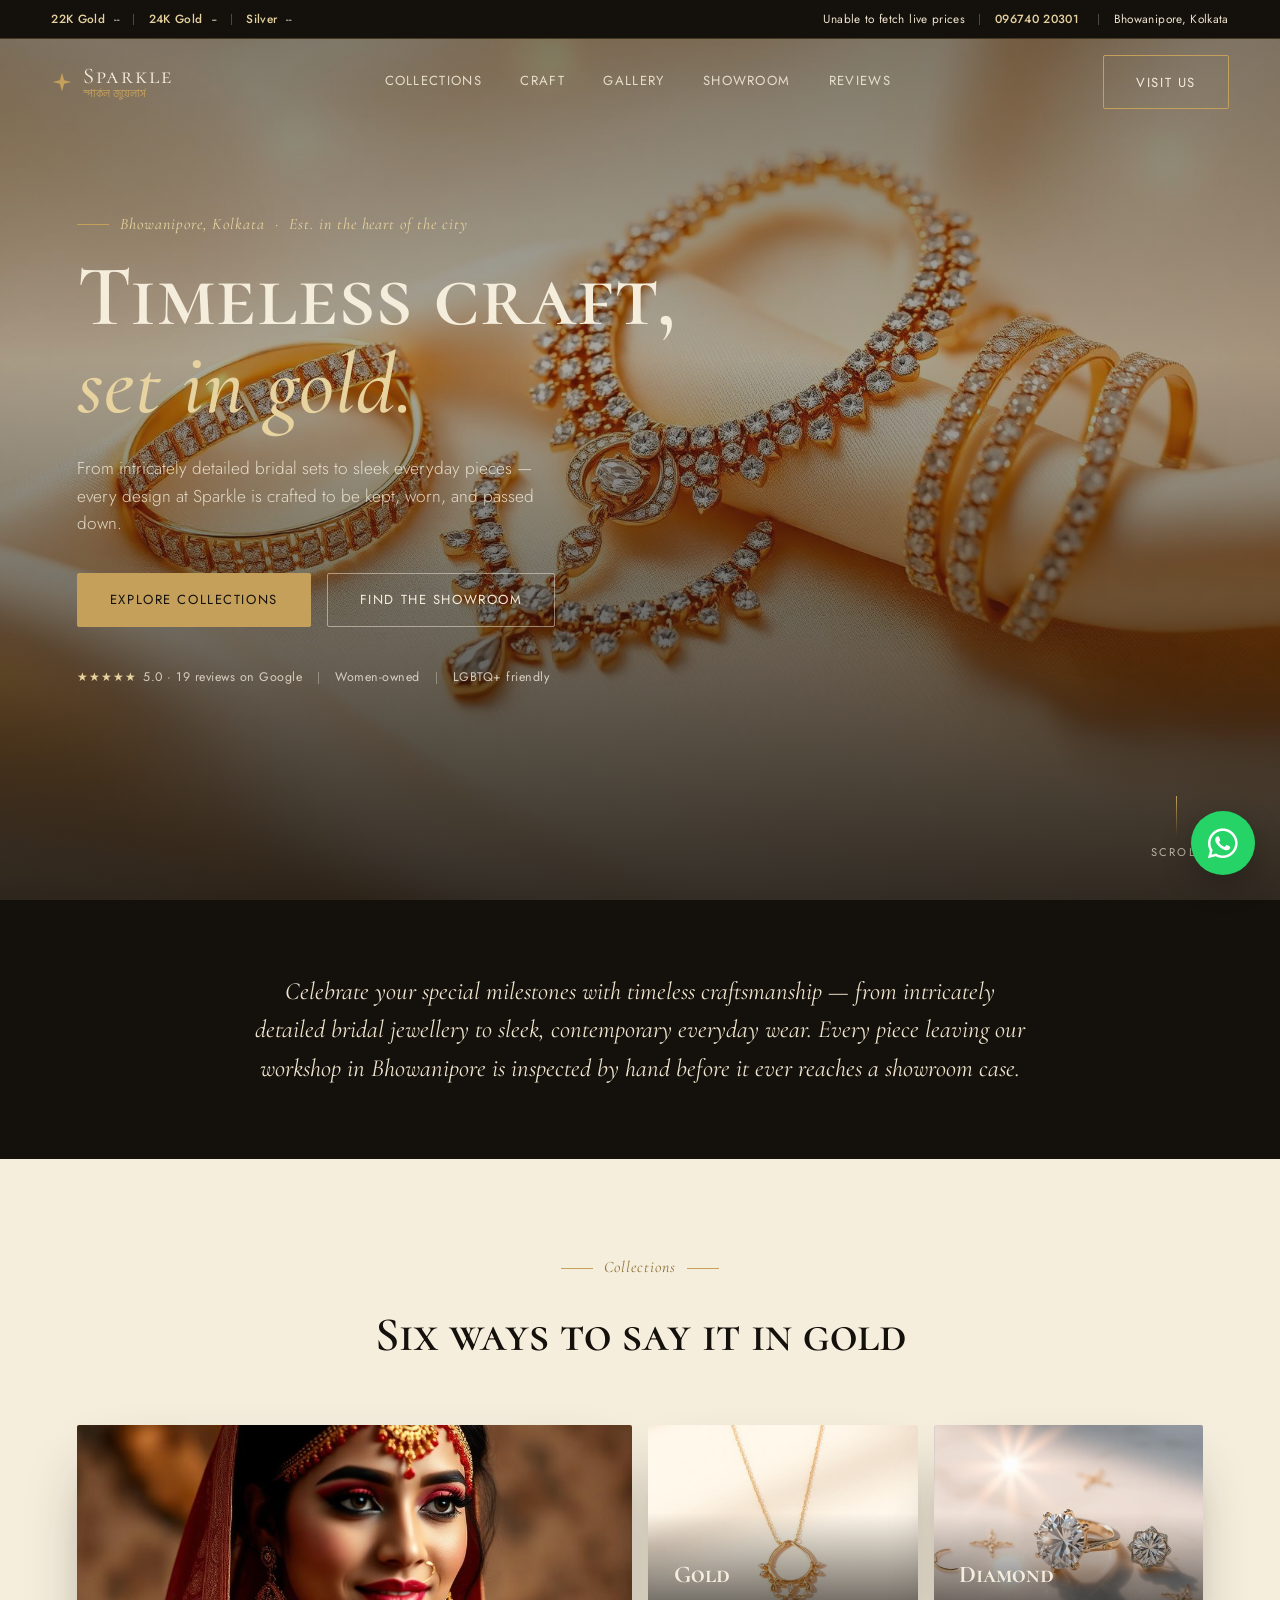
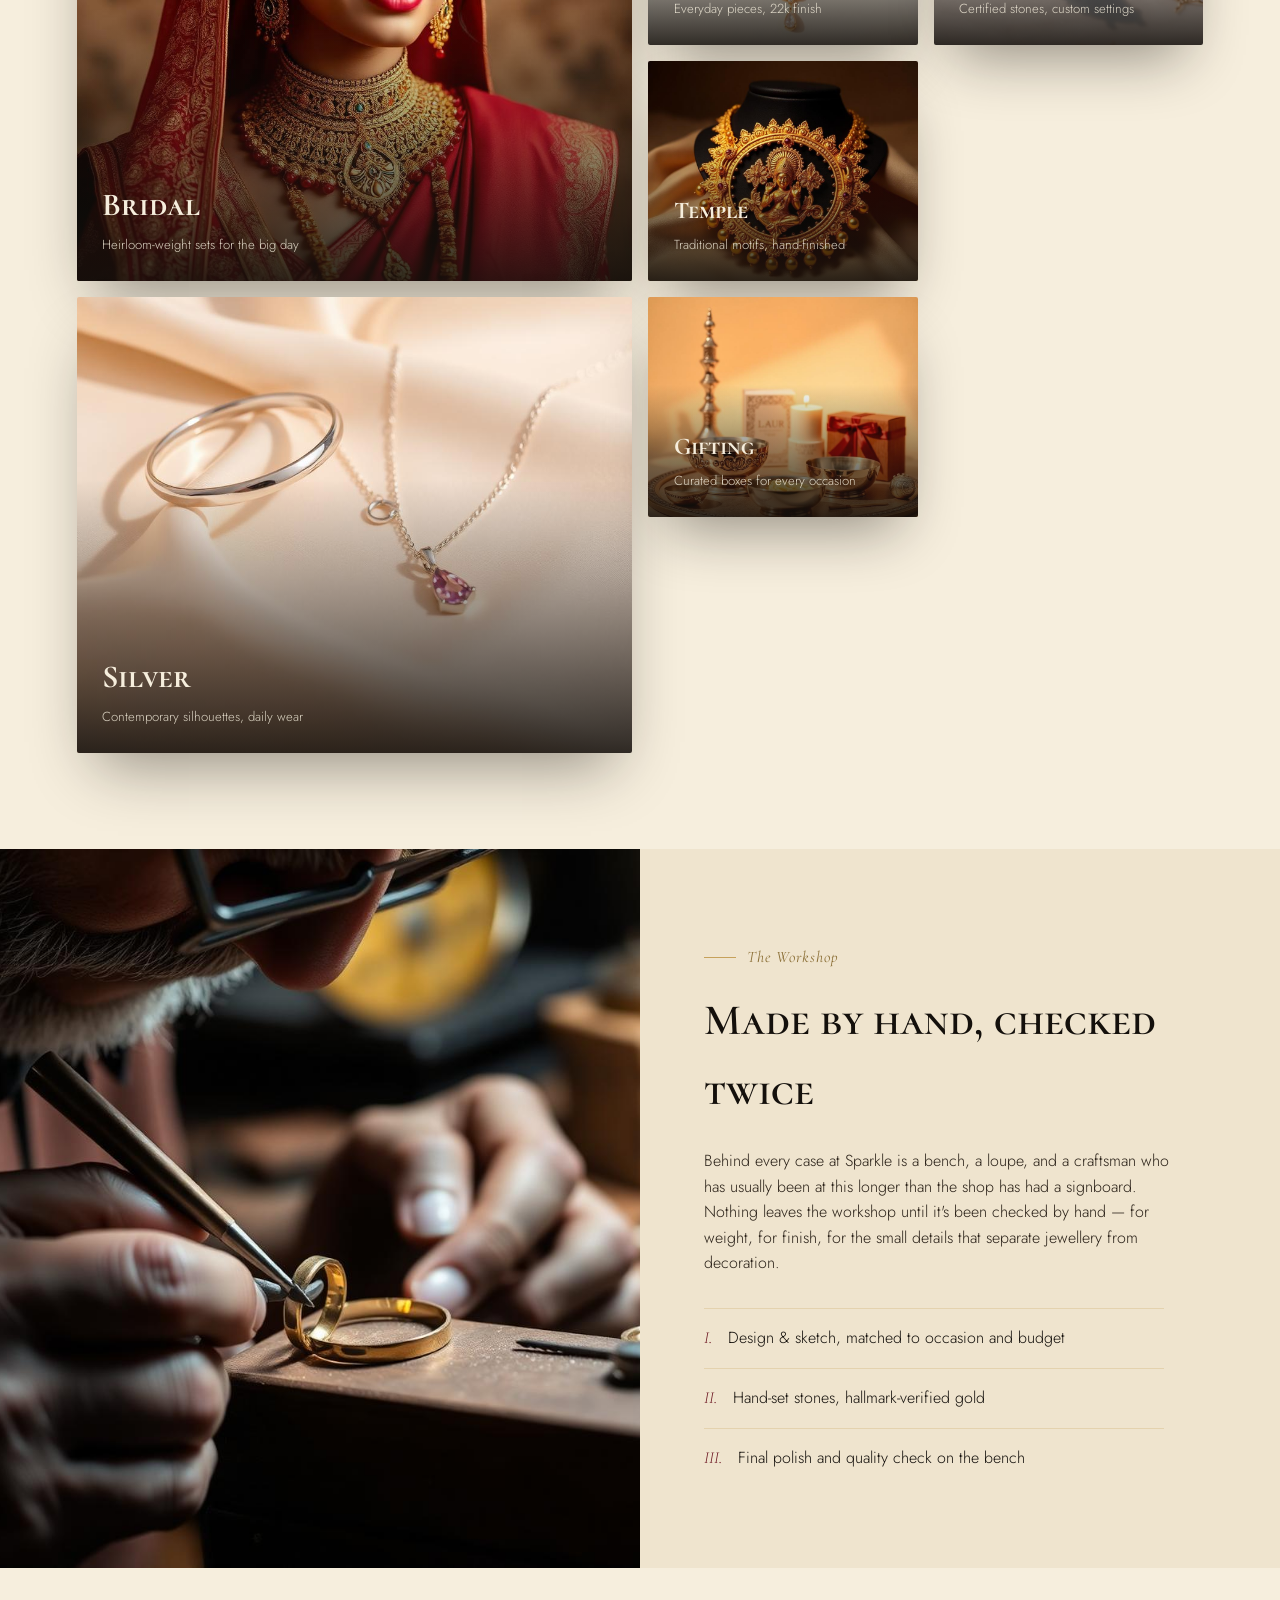
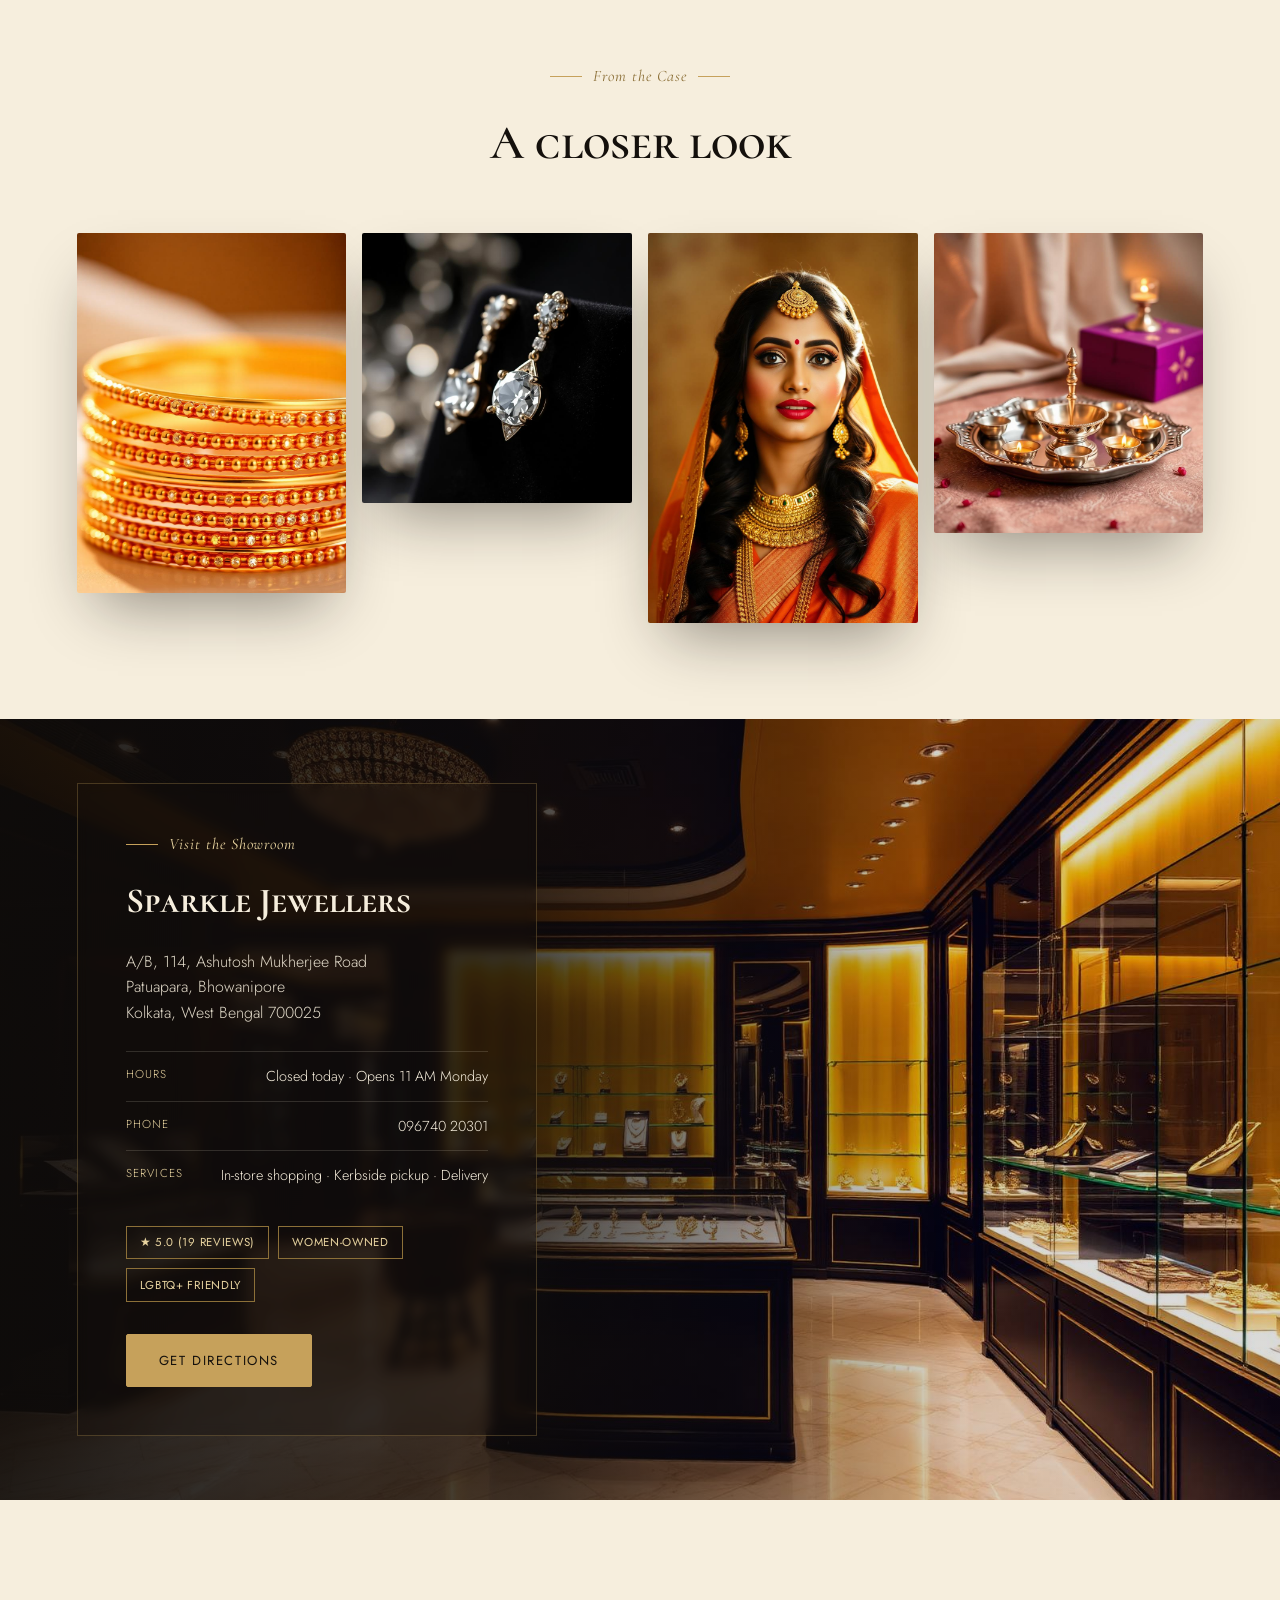
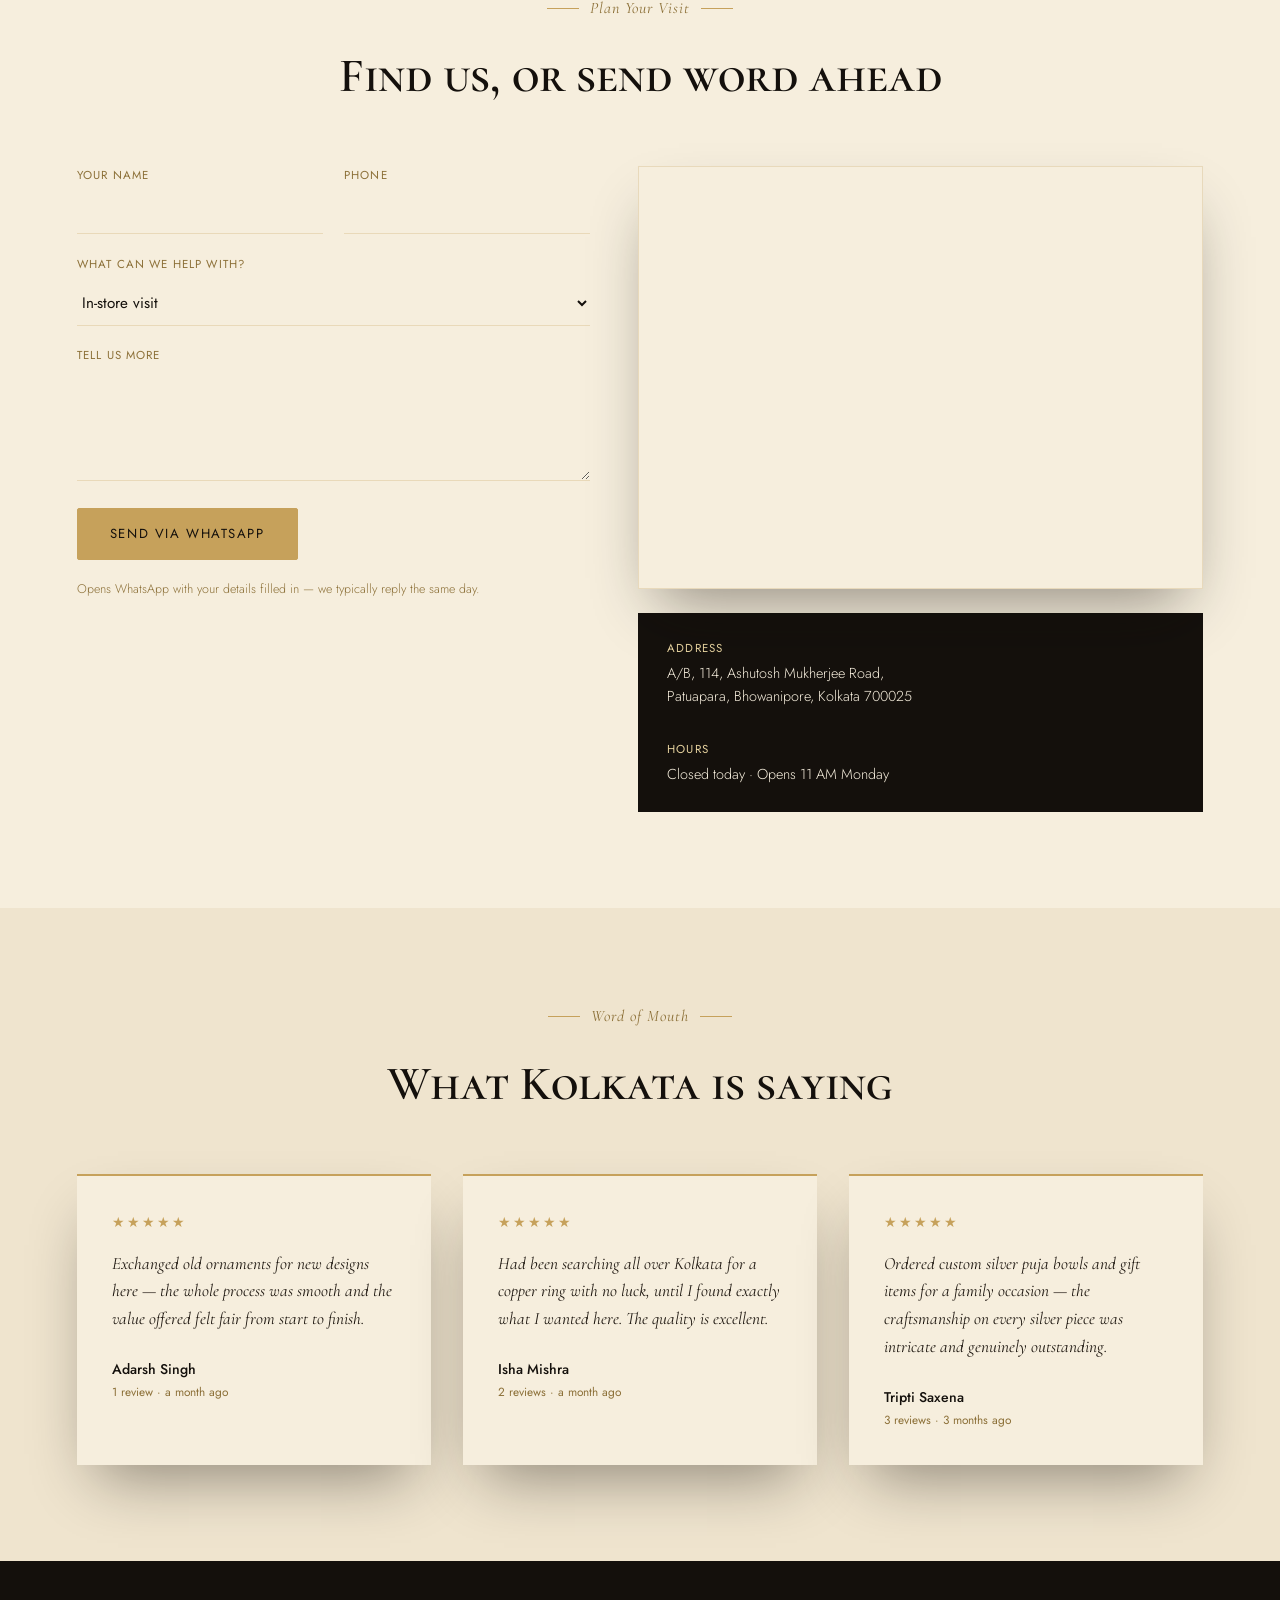
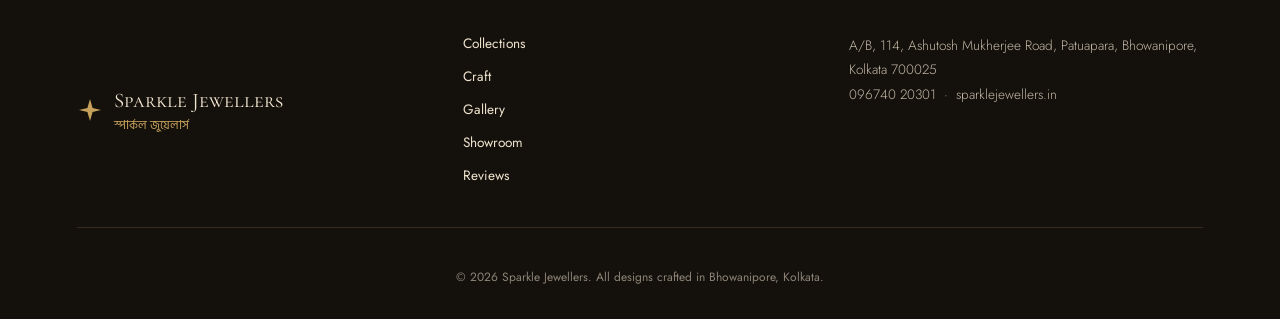
==== index.html @ 41be9b45 "Initial website commit" ====
<!DOCTYPE html>

<html lang="en">
<head>
<meta charset="utf-8"/>
<meta content="width=device-width, initial-scale=1.0" name="viewport"/>
<title>Sparkle Jewellers — Bhowanipore, Kolkata</title>
<link href="https://fonts.googleapis.com" rel="preconnect"/>
<link crossorigin="" href="https://fonts.gstatic.com" rel="preconnect"/>
<link href="https://fonts.googleapis.com/css2?family=Cormorant+SC:wght@500;600;700&amp;family=Cormorant:ital,wght@0,400;0,500;0,600;1,400;1,500&amp;family=Jost:wght@300;400;500;600&amp;family=Hind+Siliguri:wght@400;500;600&amp;display=swap" rel="stylesheet"/>
<link href="https://cdnjs.cloudflare.com/ajax/libs/font-awesome/6.6.0/css/all.min.css" rel="stylesheet"/><link href="style.css" rel="stylesheet"/>
</head>
<!-- Floating WhatsApp -->

<body>
<div class="grain-overlay"></div>
<!-- ============ RATE STRIP ============ -->
<div class="rate-bar" id="rateBar">
<div class="rate-bar-inner">
<div class="rate-items">
<span><em>22K Gold</em> <span id="gold22Price">Loading...</span></span><span class="rate-sep"></span><span><em>24K Gold</em> <span id="gold24Price">Loading...</span></span><span class="rate-sep"></span><span><em>Silver</em> <span id="silverPrice">Loading...</span></span>
</div>
<div class="rate-contact">
<span id="lastUpdated">Updating...</span><span class="rate-sep"></span>
<a href="tel:+919674020301">096740 20301</a>
<span class="rate-sep"></span>
<span>Bhowanipore, Kolkata</span>
</div>
</div>
</div>
<!-- ============ HEADER ============ -->
<header class="site-header" id="siteHeader">
<div class="header-inner">
<a class="logo" href="#top">
<span aria-hidden="true" class="logo-mark">
<svg fill="none" viewbox="0 0 40 40" xmlns="http://www.w3.org/2000/svg">
<path d="M20 3 L24 17 L37 20 L24 23 L20 37 L16 23 L3 20 L16 17 Z" fill="currentColor"></path>
</svg>
</span>
<span class="logo-text">
<span class="logo-en">Sparkle</span>
<span class="logo-bn">স্পার্কল জুয়েলার্স</span>
</span>
</a>
<nav class="main-nav" id="mainNav">
<a href="#collections">Collections</a>
<a href="#craft">Craft</a>
<a href="#gallery">Gallery</a>
<a href="#showroom">Showroom</a>
<a href="#reviews">Reviews</a>
</nav>
<a class="btn btn-ghost header-cta" href="#showroom">Visit Us</a>
<button aria-expanded="false" aria-label="Toggle menu" class="nav-toggle" id="navToggle">
<span></span><span></span><span></span>
</button>
</div>
</header>
<!-- ============ HERO ============ -->
<section class="hero" id="top">
<div class="hero-media">
<video autoplay="" id="heroVideo" loop="" muted="" playsinline="" poster="assets/hero.jpg">
<source src="assets/hero-video.mp4" type="video/mp4"/>
</video>
<div class="hero-scrim"></div>
</div>
<div class="hero-content">
<p class="eyebrow">
<span class="eyebrow-rule"></span>Bhowanipore, Kolkata  ·  Est. in the
          heart of the city
        </p>
<h1 class="hero-title">
          Timeless craft,<br/>
<em>set in gold.</em>
</h1>
<p class="hero-sub">
          From intricately detailed bridal sets to sleek everyday pieces — every
          design at Sparkle is crafted to be kept, worn, and passed down.
        </p>
<div class="hero-actions">
<a class="btn btn-solid" href="#collections">Explore Collections</a>
<a class="btn btn-outline" href="#showroom">Find the Showroom</a>
</div>
<div class="hero-trust">
<div class="trust-item">
<span aria-hidden="true" class="stars">★★★★★</span>
<span>5.0 · 19 reviews on Google</span>
</div>
<div class="trust-sep"></div>
<div class="trust-item">Women-owned</div>
<div class="trust-sep"></div>
<div class="trust-item">LGBTQ+ friendly</div>
</div>
</div>
<div aria-hidden="true" class="hero-scroll-cue">
<span></span>
<p>Scroll</p>
</div>
</section>
<!-- ============ INTRO STRIP ============ -->
<section class="intro-strip">
<p>
        Celebrate your special milestones with timeless craftsmanship — from
        intricately detailed bridal jewellery to sleek, contemporary everyday
        wear. Every piece leaving our workshop in Bhowanipore is inspected by
        hand before it ever reaches a showroom case.
      </p>
</section>
<!-- ============ COLLECTIONS ============ -->
<section class="collections" id="collections">
<div class="section-head">
<p class="eyebrow center">
<span class="eyebrow-rule"></span>Collections<span class="eyebrow-rule"></span>
</p>
<h2>Six ways to say it in gold</h2>
</div>
<div class="collection-grid">
<a class="coll-card coll-large" href="#showroom" style='background-image: url("assets/cat-bridal.jpg")'>
<div class="coll-info">
<h3>Bridal</h3>
<p>Heirloom-weight sets for the big day</p>
</div>
</a>
<a class="coll-card" href="#showroom" style='background-image: url("assets/cat-gold.jpg")'>
<div class="coll-info">
<h3>Gold</h3>
<p>Everyday pieces, 22k finish</p>
</div>
</a>
<a class="coll-card" href="#showroom" style='background-image: url("assets/cat-diamond.jpg")'>
<div class="coll-info">
<h3>Diamond</h3>
<p>Certified stones, custom settings</p>
</div>
</a>
<a class="coll-card" href="#showroom" style='background-image: url("assets/cat-temple.jpg")'>
<div class="coll-info">
<h3>Temple</h3>
<p>Traditional motifs, hand-finished</p>
</div>
</a>
<a class="coll-card coll-large" href="#showroom" style='background-image: url("assets/cat-silver.jpg")'>
<div class="coll-info">
<h3>Silver</h3>
<p>Contemporary silhouettes, daily wear</p>
</div>
</a>
<a class="coll-card" href="#showroom" style='background-image: url("assets/cat-gifts.jpg")'>
<div class="coll-info">
<h3>Gifting</h3>
<p>Curated boxes for every occasion</p>
</div>
</a>
</div>
</section>
<!-- ============ CRAFT ============ -->
<section class="craft" id="craft">
<div class="craft-media">
<img alt="Goldsmith polishing a ring by hand at the Sparkle workshop" src="assets/craft.jpg"/>
</div>
<div class="craft-text">
<p class="eyebrow"><span class="eyebrow-rule"></span>The Workshop</p>
<h2>Made by hand, checked twice</h2>
<p class="craft-lede">
          Behind every case at Sparkle is a bench, a loupe, and a craftsman who
          has usually been at this longer than the shop has had a signboard.
          Nothing leaves the workshop until it's been checked by hand — for
          weight, for finish, for the small details that separate jewellery from
          decoration.
        </p>
<ul class="craft-list">
<li>
<span class="craft-num">I.</span> Design &amp; sketch, matched to
            occasion and budget
          </li>
<li>
<span class="craft-num">II.</span> Hand-set stones,
            hallmark-verified gold
          </li>
<li>
<span class="craft-num">III.</span> Final polish and quality check
            on the bench
          </li>
</ul>
</div>
</section>
<!-- ============ GALLERY ============ -->
<section class="gallery" id="gallery">
<div class="section-head">
<p class="eyebrow center">
<span class="eyebrow-rule"></span>From the Case<span class="eyebrow-rule"></span>
</p>
<h2>A closer look</h2>
</div>
<div class="gallery-grid">
<div class="g-item g-tall">
<img alt="Stack of gold bangles with stone detailing" src="assets/gallery-1.jpg"/>
</div>
<div class="g-item">
<img alt="Diamond drop earrings on black velvet" src="assets/gallery-2.jpg"/>
</div>
<div class="g-item g-tall">
<img alt="Bride wearing gold temple jewellery" src="assets/gallery-3.jpg"/>
</div>
<div class="g-item">
<img alt="Silver puja thali with lit diyas" src="assets/gallery-4.jpg"/>
</div>
</div>
</section>
<!-- ============ SHOWROOM ============ -->
<section class="showroom" id="showroom">
<div class="showroom-media">
<img alt="Sparkle Jewellers showroom interior with glass display cases" src="assets/showroom.jpg"/>
</div>
<div class="showroom-card">
<p class="eyebrow">
<span class="eyebrow-rule"></span>Visit the Showroom
        </p>
<h2>Sparkle Jewellers</h2>
<p class="showroom-addr">
          A/B, 114, Ashutosh Mukherjee Road<br/>Patuapara, Bhowanipore<br/>Kolkata,
          West Bengal 700025
        </p>
<div class="showroom-row">
<span class="sr-label">Hours</span>
<span>Closed today · Opens 11 AM Monday</span>
</div>
<div class="showroom-row">
<span class="sr-label">Phone</span>
<span>096740 20301</span>
</div>
<div class="showroom-row">
<span class="sr-label">Services</span>
<span>In-store shopping · Kerbside pickup · Delivery</span>
</div>
<div class="showroom-badges">
<span>★ 5.0 (19 reviews)</span>
<span>Women-owned</span>
<span>LGBTQ+ friendly</span>
</div>
<a class="btn btn-solid" href="https://www.google.com/maps/dir/?api=1&amp;destination=Sparkle+Jewellers+A%2FB+114+Ashutosh+Mukherjee+Road+Patuapara+Bhowanipore+Kolkata+700025" rel="noopener" target="_blank">Get Directions</a>
</div>
</section>
<!-- ============ VISIT & BOOK (map + enquiry form) ============ -->
<section class="visit" id="visit">
<div class="section-head">
<p class="eyebrow center">
<span class="eyebrow-rule"></span>Plan Your Visit<span class="eyebrow-rule"></span>
</p>
<h2>Find us, or send word ahead</h2>
</div>
<div class="visit-grid">
<form class="visit-form" id="enquiryForm">
<div class="form-row">
<div class="field">
<label for="fName">Your name</label>
<input id="fName" name="name" required="" type="text"/>
</div>
<div class="field">
<label for="fPhone">Phone</label>
<input id="fPhone" name="phone" required="" type="tel"/>
</div>
</div>
<div class="field">
<label for="fInterest">What can we help with?</label>
<select id="fInterest" name="interest">
<option>In-store visit</option>
<option>Bridal collection</option>
<option>Gold exchange</option>
<option>Custom design</option>
<option>Something else</option>
</select>
</div>
<div class="field">
<label for="fMessage">Tell us more</label>
<textarea id="fMessage" name="message" rows="4"></textarea>
</div>
<button class="btn btn-solid" type="submit">Send via WhatsApp</button>
<p class="form-note">
            Opens WhatsApp with your details filled in — we typically reply the
            same day.
          </p>
</form>
<div class="visit-map-col">
<div class="visit-map">
<iframe allowfullscreen="" height="100%" loading="lazy" referrerpolicy="no-referrer-when-downgrade" src="https://www.google.com/maps?q=Sparkle+Jewellers+A/B+114+Ashutosh+Mukherjee+Road+Patuapara+Bhowanipore+Kolkata+700025&amp;output=embed" style="border: 0" title="Sparkle Jewellers location map" width="100%">
</iframe>
</div>
<div class="visit-info">
<div>
<span class="sr-label">Address</span>
<p>
                A/B, 114, Ashutosh Mukherjee Road, Patuapara, Bhowanipore,
                Kolkata 700025
              </p>
</div>
<div>
<span class="sr-label">Hours</span>
<p>Closed today · Opens 11 AM Monday</p>
</div>
</div>
</div>
</div>
</section>
<!-- ============ REVIEWS ============ -->
<section class="reviews" id="reviews">
<div class="section-head">
<p class="eyebrow center">
<span class="eyebrow-rule"></span>Word of Mouth<span class="eyebrow-rule"></span>
</p>
<h2>What Kolkata is saying</h2>
</div>
<div class="review-grid">
<article class="review-card">
<div class="review-stars">★★★★★</div>
<p>
            Exchanged old ornaments for new designs here — the whole process was
            smooth and the value offered felt fair from start to finish.
          </p>
<div class="review-by">
<span class="review-name">Adarsh Singh</span>
<span class="review-meta">1 review · a month ago</span>
</div>
</article>
<article class="review-card">
<div class="review-stars">★★★★★</div>
<p>
            Had been searching all over Kolkata for a copper ring with no luck,
            until I found exactly what I wanted here. The quality is excellent.
          </p>
<div class="review-by">
<span class="review-name">Isha Mishra</span>
<span class="review-meta">2 reviews · a month ago</span>
</div>
</article>
<article class="review-card">
<div class="review-stars">★★★★★</div>
<p>
            Ordered custom silver puja bowls and gift items for a family
            occasion — the craftsmanship on every silver piece was intricate and
            genuinely outstanding.
          </p>
<div class="review-by">
<span class="review-name">Tripti Saxena</span>
<span class="review-meta">3 reviews · 3 months ago</span>
</div>
</article>
</div>
</section>
<!-- ============ FOOTER ============ -->
<footer class="site-footer">
<div class="footer-top">
<div class="footer-brand">
<span aria-hidden="true" class="logo-mark">
<svg fill="none" viewbox="0 0 40 40" xmlns="http://www.w3.org/2000/svg">
<path d="M20 3 L24 17 L37 20 L24 23 L20 37 L16 23 L3 20 L16 17 Z" fill="currentColor"></path>
</svg>
</span>
<div>
<p class="footer-en">Sparkle Jewellers</p>
<p class="footer-bn">স্পার্কল জুয়েলার্স</p>
</div>
</div>
<nav class="footer-nav">
<a href="#collections">Collections</a>
<a href="#craft">Craft</a>
<a href="#gallery">Gallery</a>
<a href="#showroom">Showroom</a>
<a href="#reviews">Reviews</a>
</nav>
<div class="footer-contact">
<p>
            A/B, 114, Ashutosh Mukherjee Road, Patuapara, Bhowanipore, Kolkata
            700025
          </p>
<p>096740 20301  ·  sparklejewellers.in</p>
</div>
</div>
<div class="footer-bottom">
<p>
          © 2026 Sparkle Jewellers. All designs crafted in Bhowanipore, Kolkata.
        </p>
</div>
</footer>
<script src="script.js"></script><a aria-label="Chat on WhatsApp" class="whatsapp-float" href="https://wa.me/919674020301?text=Hello%20Sparkle%20Jewellers%2C%20I%20would%20like%20to%20know%20more%20about%20your%20collections." target="_blank">
<i class="fab fa-whatsapp"></i>
</a>

</body>
</html>
---- style.css ----
/* =========================================================
   SPARKLE JEWELLERS — Design tokens
   Ink black + antique brass + oxblood, on warm ivory.
   Display: Cormorant SC / Cormorant · Body: Jost · Bengali: Hind Siliguri
========================================================= */

:root{
  --ink:        #14100C;
  --ink-soft:   #1F1811;
  --charcoal:   #2A2118;
  --gold:       #C6A15B;
  --gold-light: #E8D4A0;
  --gold-dim:   #8C7038;
  --oxblood:    #6B1420;
  --oxblood-soft: #8A2231;
  --ivory:      #F6EEDD;
  --champagne:  #EFE4CE;
  --line:       rgba(198,161,91,0.28);
  --shadow:     0 30px 60px -20px rgba(20,16,12,0.45);

  --font-display: 'Cormorant SC', serif;
  --font-serif:   'Cormorant', serif;
  --font-sans:    'Jost', sans-serif;
  --font-bn:      'Hind Siliguri', sans-serif;
}

*{ box-sizing:border-box; margin:0; padding:0; }
html{ scroll-behavior:smooth; }
body{
  background:var(--ivory);
  color:var(--ink);
  font-family:var(--font-sans);
  font-weight:400;
  line-height:1.6;
  overflow-x:hidden;
}
img{ display:block; max-width:100%; }
a{ color:inherit; text-decoration:none; }
ul{ list-style:none; }

@media (prefers-reduced-motion: reduce){
  *{ animation-duration:0.01ms !important; animation-iteration-count:1 !important; transition-duration:0.01ms !important; scroll-behavior:auto !important; }
}

:focus-visible{ outline:2px solid var(--oxblood); outline-offset:3px; }

/* subtle paper grain over everything */
.grain-overlay{
  position:fixed; inset:0; pointer-events:none; z-index:999;
  opacity:0.035; mix-blend-mode:multiply;
  background-image:url("data:image/svg+xml,%3Csvg xmlns='http://www.w3.org/2000/svg' width='120' height='120'%3E%3Cfilter id='n'%3E%3CfeTurbulence type='fractalNoise' baseFrequency='0.9' numOctaves='2' stitchTiles='stitch'/%3E%3C/filter%3E%3Crect width='100%25' height='100%25' filter='url(%23n)'/%3E%3C/svg%3E");
}

.eyebrow{
  display:flex; align-items:center; gap:.7rem;
  font-family:var(--font-serif); font-style:italic; font-size:1rem;
  letter-spacing:.06em; color:var(--gold-dim); margin-bottom:1rem;
}
.eyebrow.center{ justify-content:center; }
.eyebrow-rule{ width:32px; height:1px; background:var(--gold); display:inline-block; }

/* =========== BUTTONS =========== */
.btn{
  display:inline-flex; align-items:center; justify-content:center;
  font-family:var(--font-sans); font-size:.82rem; letter-spacing:.12em; text-transform:uppercase;
  padding:.95rem 2rem; border-radius:2px; border:1px solid transparent;
  transition:all .35s ease; cursor:pointer;
}
.btn-solid{ background:var(--gold); color:var(--ink); border-color:var(--gold); }
.btn-solid:hover{ background:var(--gold-light); border-color:var(--gold-light); transform:translateY(-2px); }
.btn-outline{ border-color:rgba(246,238,221,.5); color:var(--ivory); }
.btn-outline:hover{ border-color:var(--ivory); background:rgba(246,238,221,.08); transform:translateY(-2px); }
.btn-ghost{ border-color:var(--gold-dim); color:var(--ink); }
.btn-ghost:hover{ background:var(--ink); color:var(--ivory); border-color:var(--ink); }

/* =========================================================
   RATE BAR
========================================================= */
.rate-bar{
  position:fixed; top:0; left:0; right:0; z-index:601;
  background:var(--ink); border-bottom:1px solid var(--line);
  transition:transform .4s ease;
}
.rate-bar.hide{ transform:translateY(-100%); }
.rate-bar-inner{
  max-width:1400px; margin:0 auto; padding:0 4vw;
  height:38px; display:flex; align-items:center; justify-content:space-between;
  font-size:.74rem; letter-spacing:.03em; color:var(--champagne);
}
.rate-items, .rate-contact{ display:flex; align-items:center; gap:.9rem; }
.rate-items em, .rate-contact a{ color:var(--gold-light); font-style:normal; font-weight:500; margin-right:.3rem; }
.rate-contact a:hover{ color:var(--ivory); }
.rate-sep{ width:1px; height:11px; background:rgba(246,238,221,.25); }

/* =========================================================
   HEADER
========================================================= */
.site-header{
  position:fixed; top:38px; left:0; right:0; z-index:500;
  padding:0 4vw; background:transparent;
  transition:background .4s ease, box-shadow .4s ease, padding .3s ease, top .4s ease;
}
.site-header.docked{ top:0; }
.site-header.scrolled{
  background:rgba(20,16,12,0.92);
  backdrop-filter:blur(10px);
  box-shadow:0 8px 30px rgba(0,0,0,.25);
}
.header-inner{
  max-width:1400px; margin:0 auto;
  display:flex; align-items:center; justify-content:space-between;
  height:88px; transition:height .3s ease;
}
.scrolled .header-inner{ height:72px; }

.logo{ display:flex; align-items:center; gap:.6rem; color:var(--ivory); }
.logo-mark{ width:22px; height:22px; color:var(--gold); display:inline-flex; }
.logo-mark svg{ width:100%; height:100%; }
.logo-text{ display:flex; flex-direction:column; line-height:1.1; }
.logo-en{ font-family:var(--font-display); font-size:1.4rem; letter-spacing:.08em; }
.logo-bn{ font-family:var(--font-bn); font-size:.62rem; color:var(--gold); letter-spacing:.02em; }

.main-nav{ display:flex; gap:2.4rem; }
.main-nav a{
  color:var(--ivory); font-size:.82rem; letter-spacing:.1em; text-transform:uppercase;
  position:relative; padding-bottom:4px; opacity:.88;
}
.main-nav a::after{
  content:''; position:absolute; left:0; bottom:0; height:1px; width:0;
  background:var(--gold); transition:width .3s ease;
}
.main-nav a:hover{ opacity:1; }
.main-nav a:hover::after{ width:100%; }

.header-cta{ border-color:var(--gold); color:var(--ivory); }
.header-cta:hover{ background:var(--gold); color:var(--ink); }

.nav-toggle{ display:none; flex-direction:column; gap:5px; background:none; border:none; cursor:pointer; padding:8px; }
.nav-toggle span{ width:24px; height:1.5px; background:var(--ivory); display:block; }

/* =========================================================
   HERO
========================================================= */
.hero{
  position:relative; height:100vh; min-height:640px;
  display:flex; flex-direction:column; align-items:flex-start; justify-content:center;
  padding:0 6vw; overflow:hidden;
}
.hero-media{ position:absolute; inset:0; z-index:0; }
.hero-media video{ width:100%; height:100%; object-fit:cover; }
.hero-scrim{
  position:absolute; inset:0;
  background:linear-gradient(180deg, rgba(15,12,9,.55) 0%, rgba(15,12,9,.35) 40%, rgba(15,12,9,.85) 100%);
}

.hero-content{ position:relative; z-index:1; max-width:680px; color:var(--ivory); }
.hero .eyebrow{ color:var(--gold-light); }
.hero-title{
  font-family:var(--font-display); font-weight:600;
  font-size:clamp(3rem, 7vw, 5.4rem); line-height:1.02; letter-spacing:.01em;
  margin-bottom:1.6rem;
}
.hero-title em{ font-style:italic; font-family:var(--font-serif); font-weight:500; color:var(--gold-light); }
.hero-sub{
  font-size:1.08rem; font-weight:300; max-width:480px; color:rgba(246,238,221,.85);
  margin-bottom:2.2rem;
}
.hero-actions{ display:flex; gap:1rem; flex-wrap:wrap; margin-bottom:2.6rem; }

.hero-trust{ display:flex; align-items:center; gap:1rem; font-size:.78rem; letter-spacing:.04em; color:rgba(246,238,221,.8); flex-wrap:wrap; }
.trust-item{ display:flex; align-items:center; gap:.4rem; }
.stars{ color:var(--gold-light); letter-spacing:1px; }
.trust-sep{ width:1px; height:12px; background:rgba(246,238,221,.35); }

.hero-scroll-cue{
  position:absolute; right:6vw; bottom:2.4rem; z-index:1;
  display:flex; flex-direction:column; align-items:center; gap:.5rem;
  color:rgba(246,238,221,.7); font-size:.7rem; letter-spacing:.2em; text-transform:uppercase;
}
.hero-scroll-cue span{
  width:1px; height:40px; background:linear-gradient(180deg, var(--gold), transparent);
  animation:scrollcue 2s ease-in-out infinite;
}
@keyframes scrollcue{ 0%,100%{ opacity:.3; } 50%{ opacity:1; } }

/* =========================================================
   INTRO STRIP
========================================================= */
.intro-strip{
  background:var(--ink); color:var(--champagne);
  padding:4.5rem 6vw; text-align:center;
}
.intro-strip p{
  max-width:780px; margin:0 auto;
  font-family:var(--font-serif); font-style:italic; font-weight:400;
  font-size:clamp(1.2rem, 2vw, 1.55rem); line-height:1.55; color:var(--champagne);
}

/* =========================================================
   COLLECTIONS
========================================================= */
.collections{ padding:6rem 6vw; background:var(--ivory); }
.section-head{ text-align:center; margin-bottom:3.2rem; }
.section-head h2{
  font-family:var(--font-display); font-weight:600;
  font-size:clamp(2.1rem, 4vw, 3rem); color:var(--ink);
}

.collection-grid{
  max-width:1400px; margin:0 auto;
  display:grid;
  grid-template-columns:repeat(4, 1fr);
  grid-auto-rows:220px;
  gap:1rem;
}
.coll-card{
  position:relative; border-radius:2px; overflow:hidden;
  background-size:cover; background-position:center;
  display:flex; align-items:flex-end;
  box-shadow:var(--shadow);
}
.coll-card::before{
  content:''; position:absolute; inset:0;
  background:linear-gradient(180deg, rgba(20,16,12,0) 40%, rgba(20,16,12,.88) 100%);
  transition:background .4s ease;
}
.coll-card:hover::before{ background:linear-gradient(180deg, rgba(20,16,12,.15) 20%, rgba(107,20,32,.85) 100%); }
.coll-card:hover{ transform:translateY(-4px); transition:transform .4s ease; }
.coll-large{ grid-column:span 2; grid-row:span 2; }
.coll-info{ position:relative; z-index:1; padding:1.6rem; color:var(--ivory); }
.coll-info h3{ font-family:var(--font-display); font-size:1.5rem; margin-bottom:.25rem; }
.coll-large .coll-info h3{ font-size:2rem; }
.coll-info p{ font-size:.82rem; color:rgba(246,238,221,.85); font-weight:300; }

/* =========================================================
   CRAFT
========================================================= */
.craft{
  display:grid; grid-template-columns:1fr 1fr; align-items:stretch;
  background:var(--champagne);
}
.craft-media{ overflow:hidden; min-height:520px; }
.craft-media img{ width:100%; height:100%; object-fit:cover; }
.craft-text{
  padding:6rem 5vw; display:flex; flex-direction:column; justify-content:center;
}
.craft-text h2{
  font-family:var(--font-display); font-weight:600;
  font-size:clamp(2rem, 3.4vw, 2.8rem); margin-bottom:1.4rem; color:var(--ink);
}
.craft-lede{ max-width:480px; color:var(--charcoal); font-weight:300; margin-bottom:2rem; }
.craft-list{ display:flex; flex-direction:column; gap:1rem; max-width:460px; }
.craft-list li{
  display:flex; gap:1rem; align-items:baseline; font-weight:300;
  border-top:1px solid var(--line); padding-top:1rem;
}
.craft-num{ font-family:var(--font-serif); font-style:italic; color:var(--oxblood); font-size:1.05rem; flex-shrink:0; }

/* =========================================================
   GALLERY
========================================================= */
.gallery{ padding:6rem 6vw; background:var(--ivory); }
.gallery-grid{
  max-width:1400px; margin:0 auto;
  columns:4 260px; column-gap:1rem;
}
.g-item{ break-inside:avoid; margin-bottom:1rem; overflow:hidden; border-radius:2px; box-shadow:var(--shadow); }
.g-item img{ width:100%; height:100%; object-fit:cover; transition:transform .6s ease; }
.g-item:hover img{ transform:scale(1.05); }

/* =========================================================
   SHOWROOM
========================================================= */
.showroom{ position:relative; min-height:640px; display:flex; align-items:center; }
.showroom-media{ position:absolute; inset:0; }
.showroom-media img{ width:100%; height:100%; object-fit:cover; }
.showroom-media::after{
  content:''; position:absolute; inset:0;
  background:linear-gradient(90deg, rgba(15,12,9,.92) 0%, rgba(15,12,9,.75) 42%, rgba(15,12,9,.15) 75%);
}
.showroom-card{
  position:relative; z-index:1; margin:4rem 6vw; padding:3rem;
  max-width:460px; color:var(--ivory);
  border:1px solid var(--line); background:rgba(20,16,12,0.35); backdrop-filter:blur(6px);
}
.showroom-card .eyebrow{ color:var(--gold-light); }
.showroom-card h2{ font-family:var(--font-display); font-size:2.2rem; margin-bottom:1.2rem; }
.showroom-addr{ font-weight:300; margin-bottom:1.6rem; color:rgba(246,238,221,.9); }
.showroom-row{
  display:flex; justify-content:space-between; gap:1rem;
  padding:.8rem 0; border-top:1px solid rgba(246,238,221,.15); font-size:.9rem; font-weight:300;
}
.sr-label{ color:var(--gold-light); text-transform:uppercase; font-size:.72rem; letter-spacing:.1em; }
.showroom-badges{ display:flex; flex-wrap:wrap; gap:.6rem; margin:1.6rem 0 2rem; }
.showroom-badges span{
  font-size:.72rem; letter-spacing:.06em; text-transform:uppercase;
  border:1px solid var(--gold-dim); padding:.4rem .8rem; color:var(--gold-light);
}

/* =========================================================
   VISIT & BOOK
========================================================= */
.visit{ padding:6rem 6vw; background:var(--ivory); }
.visit-grid{
  max-width:1300px; margin:0 auto;
  display:grid; grid-template-columns:1fr 1.1fr; gap:3rem;
}
.visit-form{ display:flex; flex-direction:column; gap:1.3rem; }
.form-row{ display:grid; grid-template-columns:1fr 1fr; gap:1.3rem; }
.field{ display:flex; flex-direction:column; gap:.5rem; }
.field label{
  font-size:.72rem; letter-spacing:.1em; text-transform:uppercase; color:var(--gold-dim);
}
.field input, .field select, .field textarea{
  font-family:var(--font-sans); font-size:.95rem; color:var(--ink);
  background:transparent; border:none; border-bottom:1px solid var(--line);
  padding:.6rem .1rem; transition:border-color .3s ease;
}
.field input:focus, .field select:focus, .field textarea:focus{
  outline:none; border-color:var(--oxblood);
}
.field textarea{ resize:vertical; }
.visit-form .btn{ align-self:flex-start; margin-top:.4rem; }
.form-note{ font-size:.78rem; color:var(--gold-dim); font-weight:300; }

.visit-map-col{ display:flex; flex-direction:column; gap:1.5rem; }
.visit-map{
  width:100%; aspect-ratio:4/3; overflow:hidden; box-shadow:var(--shadow);
  border:1px solid var(--line); filter:grayscale(.15) contrast(1.05);
}
.visit-info{
  display:flex; gap:2rem; flex-wrap:wrap;
  background:var(--ink); color:var(--ivory); padding:1.6rem 1.8rem;
}
.visit-info .sr-label{ color:var(--gold-light); display:block; margin-bottom:.3rem; }
.visit-info p{ font-weight:300; font-size:.9rem; max-width:260px; }

/* =========================================================
   REVIEWS
========================================================= */
.reviews{ padding:6rem 6vw; background:var(--champagne); }
.review-grid{
  max-width:1200px; margin:0 auto;
  display:grid; grid-template-columns:repeat(3, 1fr); gap:2rem;
}
.review-card{
  background:var(--ivory); padding:2.2rem; border-top:2px solid var(--gold);
  box-shadow:var(--shadow);
}
.review-stars{ color:var(--gold); letter-spacing:2px; margin-bottom:1rem; font-size:.9rem; }
.review-card p{ font-family:var(--font-serif); font-style:italic; font-size:1.08rem; line-height:1.6; margin-bottom:1.6rem; color:var(--ink-soft); }
.review-name{ display:block; font-family:var(--font-sans); font-weight:500; font-size:.88rem; }
.review-meta{ display:block; font-size:.74rem; color:var(--gold-dim); margin-top:.15rem; }

/* =========================================================
   FOOTER
========================================================= */
.site-footer{ background:var(--ink); color:var(--champagne); padding:4.5rem 6vw 2rem; }
.footer-top{
  max-width:1400px; margin:0 auto 2.5rem;
  display:grid; grid-template-columns:1fr 1fr 1fr; gap:2rem;
  padding-bottom:2.5rem; border-bottom:1px solid rgba(198,161,91,.2);
}
.footer-brand{ display:flex; align-items:center; gap:.7rem; }
.footer-brand .logo-mark{ width:26px; height:26px; }
.footer-en{ font-family:var(--font-display); font-size:1.3rem; }
.footer-bn{ font-family:var(--font-bn); font-size:.72rem; color:var(--gold); }
.footer-nav{ display:flex; flex-direction:column; gap:.7rem; font-size:.85rem; }
.footer-nav a:hover{ color:var(--gold-light); }
.footer-contact{ font-size:.85rem; font-weight:300; line-height:1.8; color:rgba(239,228,206,.8); }
.footer-bottom{ max-width:1400px; margin:0 auto; font-size:.75rem; color:rgba(239,228,206,.55); text-align:center; }

/* =========================================================
   REVEAL ANIMATION
========================================================= */
.reveal{ opacity:0; transform:translateY(24px); transition:opacity .8s ease, transform .8s ease; }
.reveal.is-visible{ opacity:1; transform:translateY(0); }

/* =========================================================
   RESPONSIVE
========================================================= */
@media (max-width: 1000px){
  .main-nav{
    display:none; position:absolute; top:100%; left:0; right:0;
    background:rgba(20,16,12,0.97); backdrop-filter:blur(10px);
    flex-direction:column; gap:0; padding:1rem 6vw 1.5rem;
  }
  .main-nav.nav-open{ display:flex; }
  .main-nav a{ padding:.9rem 0; border-bottom:1px solid rgba(198,161,91,.15); }
  .nav-toggle{ display:flex; }
  .header-cta{ display:none; }
  .craft{ grid-template-columns:1fr; }
  .craft-media{ min-height:360px; }
  .collection-grid{ grid-template-columns:repeat(2,1fr); grid-auto-rows:200px; }
  .coll-large{ grid-column:span 2; grid-row:span 1; }
  .review-grid{ grid-template-columns:1fr; }
  .footer-top{ grid-template-columns:1fr; text-align:left; }
  .gallery-grid{ columns:2 220px; }
  .visit-grid{ grid-template-columns:1fr; }
  .rate-items span:not(:first-child):not(.rate-sep){ display:none; }
  .rate-items .rate-sep{ display:none; }
}
@media (max-width: 600px){
  .hero-title{ font-size:2.6rem; }
  .hero-trust{ gap:.6rem; }
  .trust-sep{ display:none; }
  .showroom-card{ margin:2rem 5vw; padding:2rem; }
  .intro-strip{ padding:3.5rem 6vw; }
  .gallery-grid{ columns:1 100%; }
  .collection-grid{ grid-template-columns:1fr; }
  .coll-large{ grid-column:span 1; }
  .form-row{ grid-template-columns:1fr; }
  .rate-contact span:last-child{ display:none; }
  .rate-bar-inner{ font-size:.68rem; }
}



/* ===========================
   Floating WhatsApp Button
=========================== */
.whatsapp-float{
    position:fixed;
    bottom:25px;
    right:25px;
    width:64px;
    height:64px;
    background:#25D366;
    color:#fff;
    border-radius:50%;
    display:flex;
    align-items:center;
    justify-content:center;
    font-size:34px;
    text-decoration:none;
    box-shadow:0 10px 30px rgba(0,0,0,.25);
    z-index:9999;
    transition:.3s ease;
}

.whatsapp-float:hover{
    transform:translateY(-4px) scale(1.08);
    box-shadow:0 15px 35px rgba(37,211,102,.45);
}

@media(max-width:768px){
    .whatsapp-float{
        width:58px;
        height:58px;
        right:20px;
        bottom:20px;
        font-size:30px;
    }
}
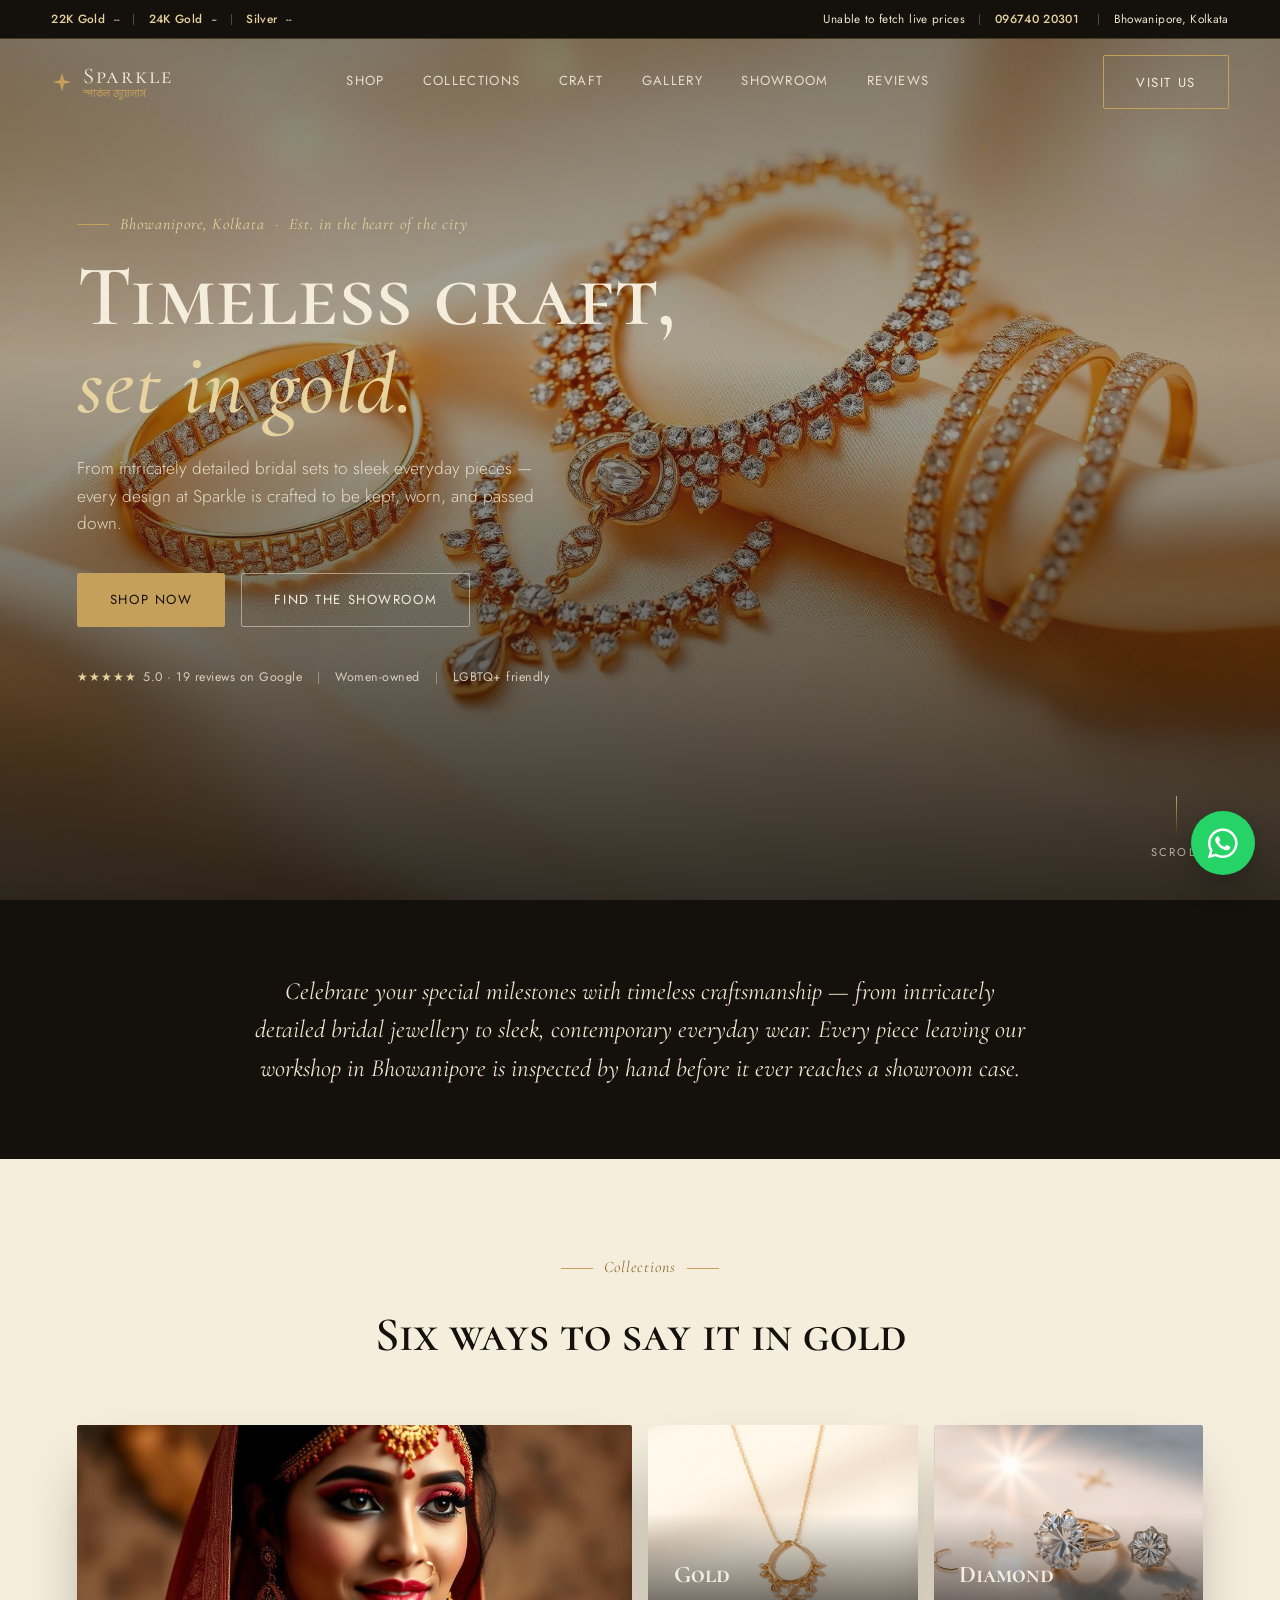
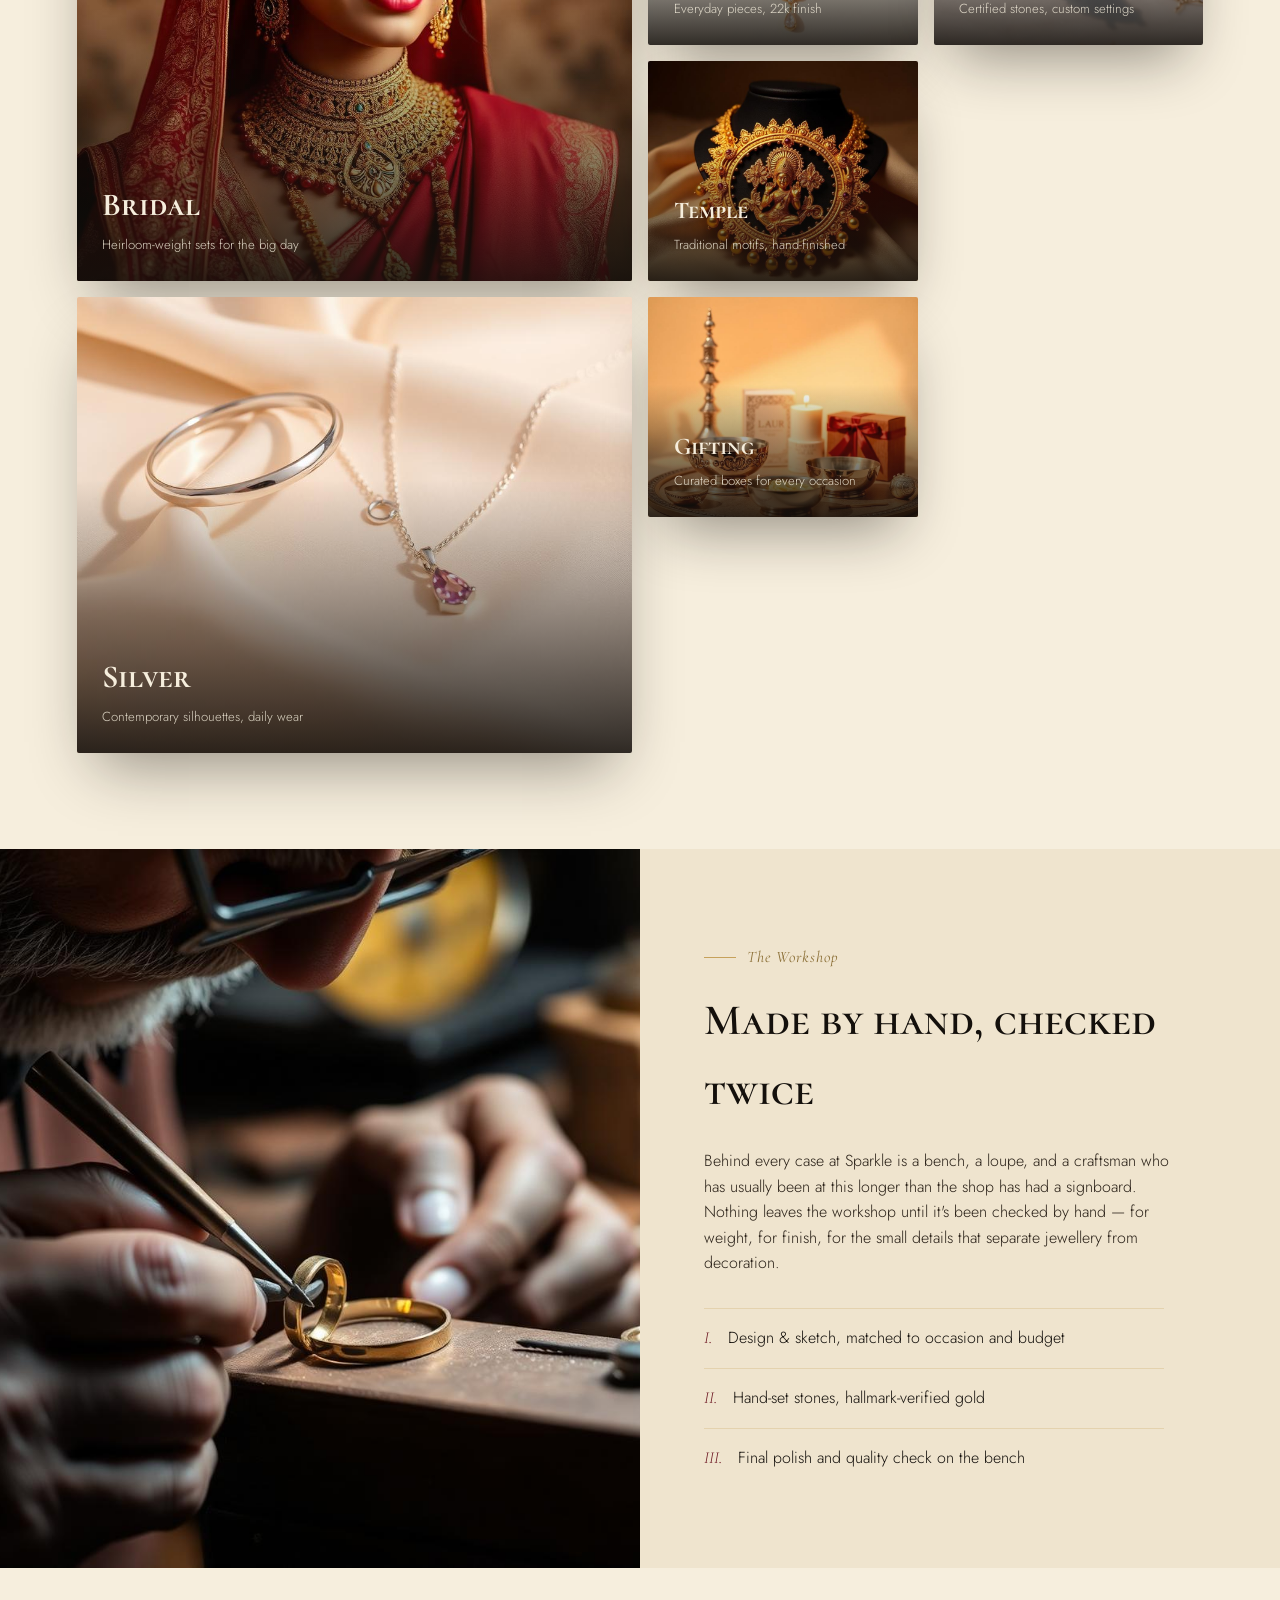
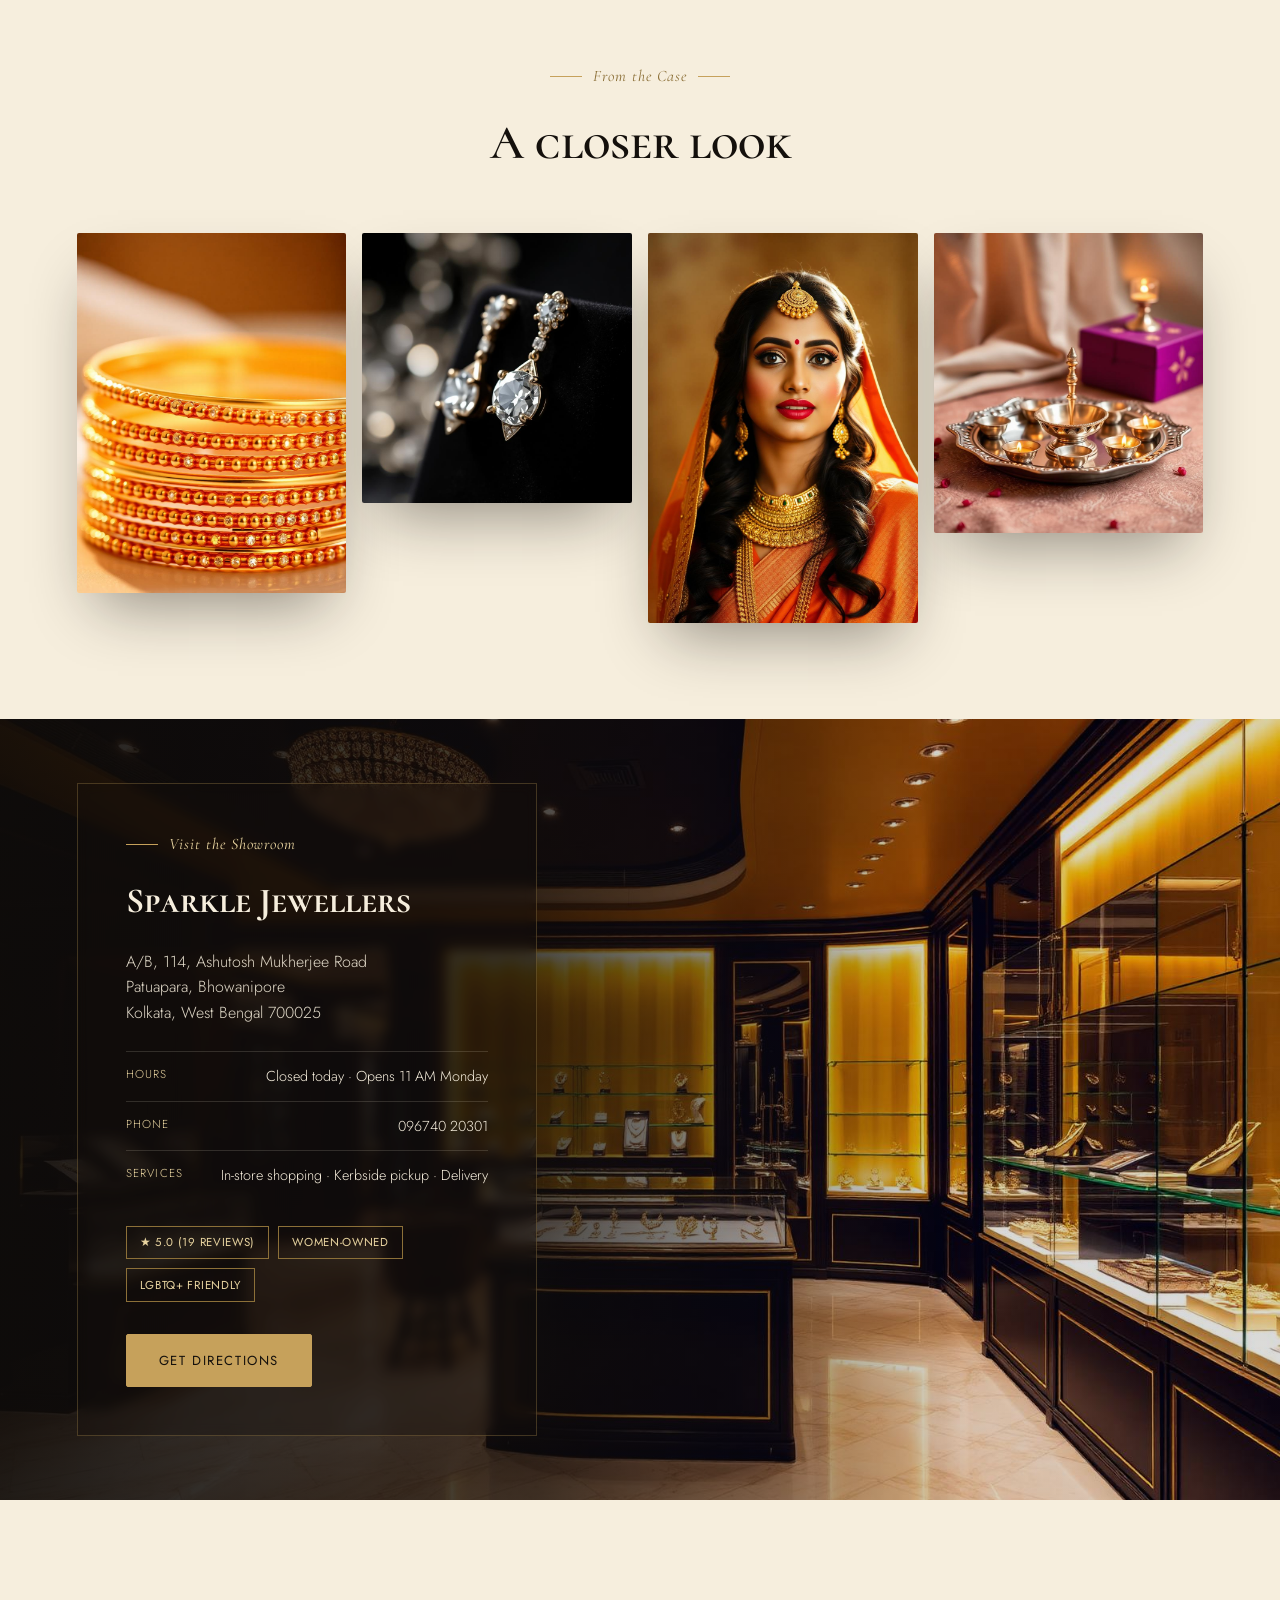
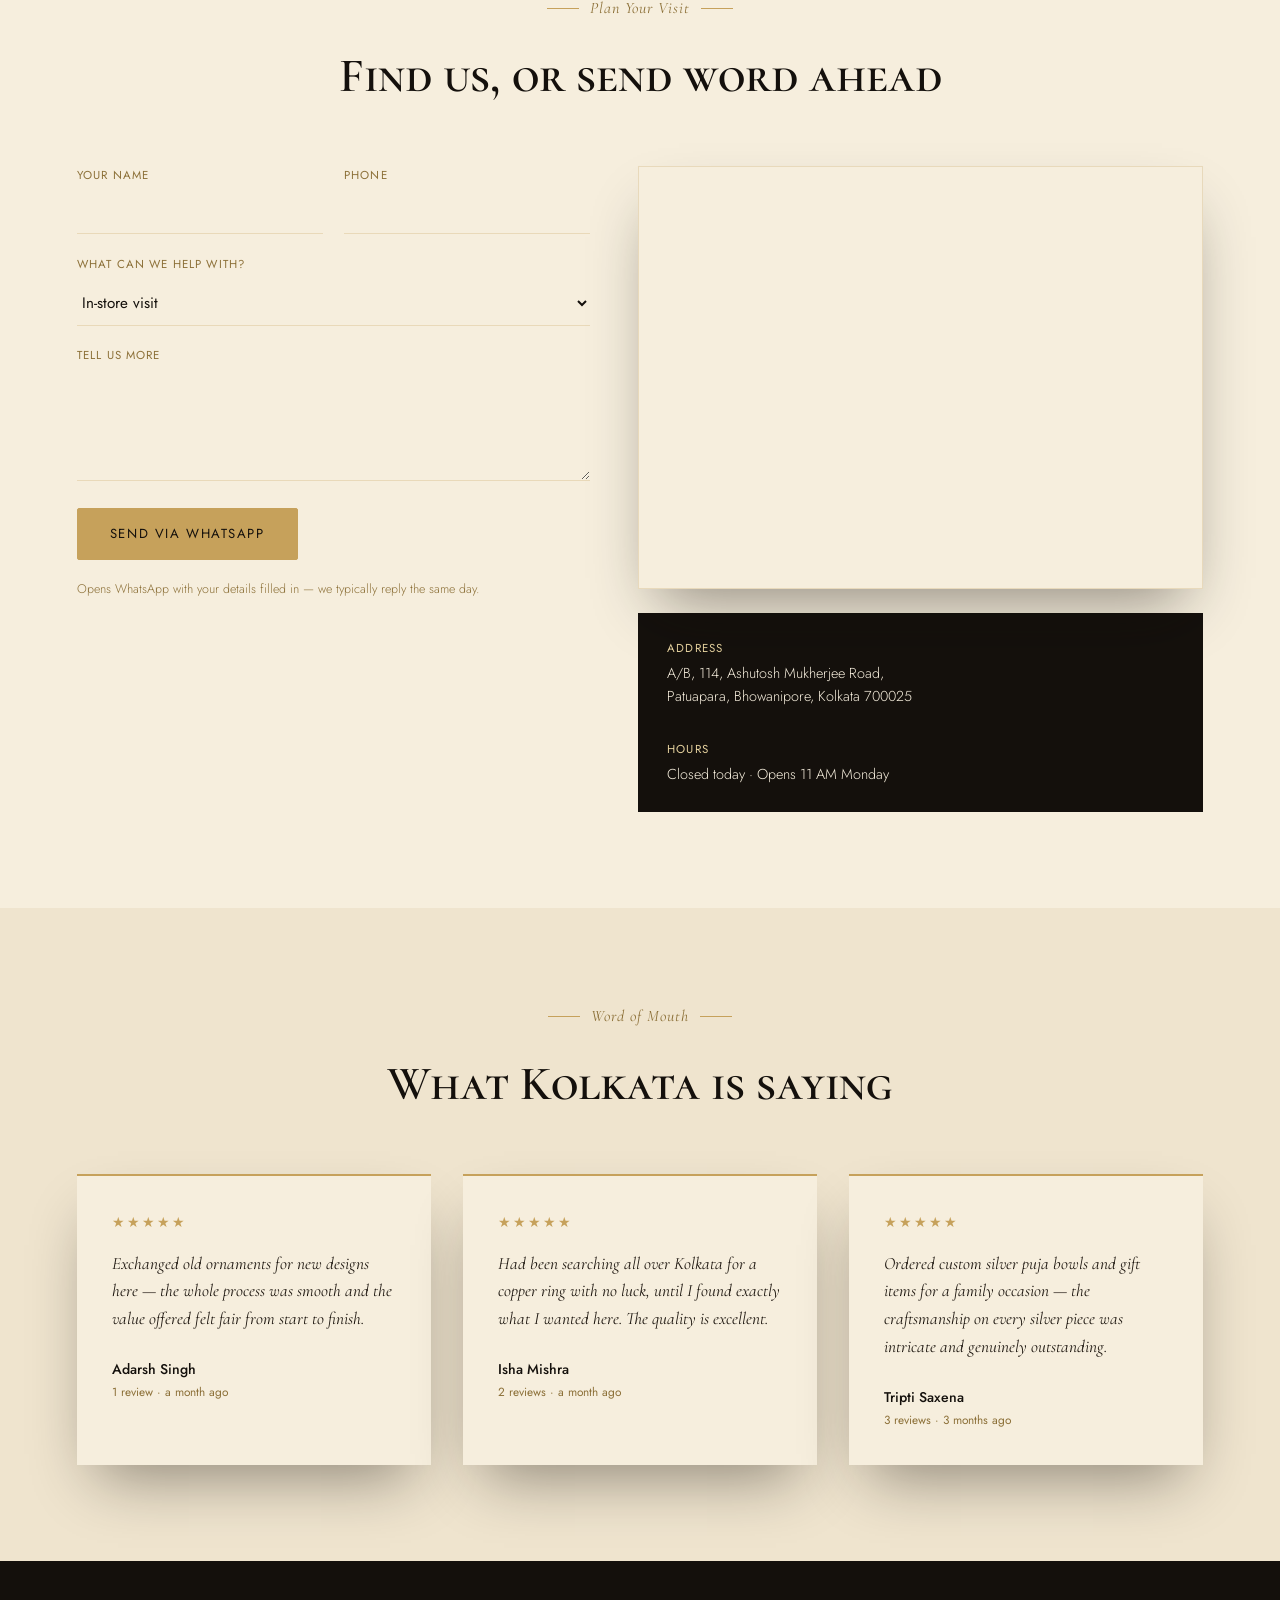
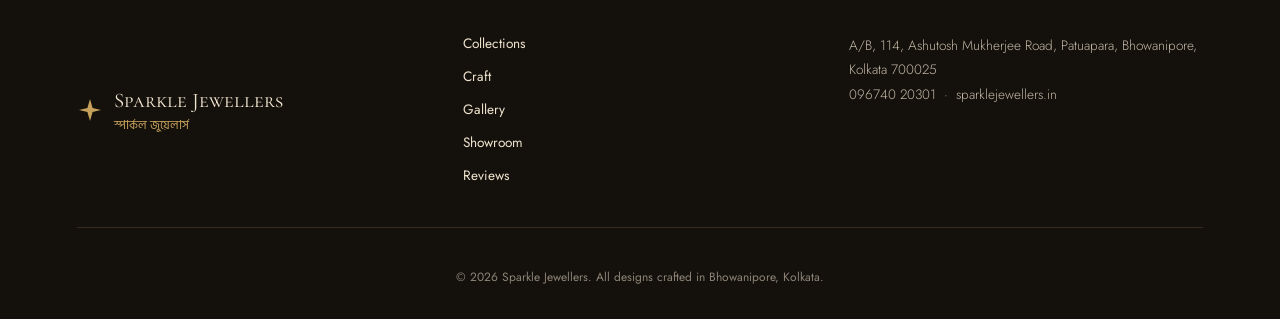
==== commit 8b78ac98: "Add premium shop page with product catalog and WhatsApp checkout" ====
--- a/index.html
+++ b/index.html
@@ -1,389 +1,403 @@
 <!DOCTYPE html>
 
 <html lang="en">
+
 <head>
-<meta charset="utf-8"/>
-<meta content="width=device-width, initial-scale=1.0" name="viewport"/>
-<title>Sparkle Jewellers — Bhowanipore, Kolkata</title>
-<link href="https://fonts.googleapis.com" rel="preconnect"/>
-<link crossorigin="" href="https://fonts.gstatic.com" rel="preconnect"/>
-<link href="https://fonts.googleapis.com/css2?family=Cormorant+SC:wght@500;600;700&amp;family=Cormorant:ital,wght@0,400;0,500;0,600;1,400;1,500&amp;family=Jost:wght@300;400;500;600&amp;family=Hind+Siliguri:wght@400;500;600&amp;display=swap" rel="stylesheet"/>
-<link href="https://cdnjs.cloudflare.com/ajax/libs/font-awesome/6.6.0/css/all.min.css" rel="stylesheet"/><link href="style.css" rel="stylesheet"/>
+  <meta charset="utf-8" />
+  <meta content="width=device-width, initial-scale=1.0" name="viewport" />
+  <title>Sparkle Jewellers — Bhowanipore, Kolkata</title>
+  <link href="https://fonts.googleapis.com" rel="preconnect" />
+  <link crossorigin="" href="https://fonts.gstatic.com" rel="preconnect" />
+  <link
+    href="https://fonts.googleapis.com/css2?family=Cormorant+SC:wght@500;600;700&amp;family=Cormorant:ital,wght@0,400;0,500;0,600;1,400;1,500&amp;family=Jost:wght@300;400;500;600&amp;family=Hind+Siliguri:wght@400;500;600&amp;display=swap"
+    rel="stylesheet" />
+  <link href="https://cdnjs.cloudflare.com/ajax/libs/font-awesome/6.6.0/css/all.min.css" rel="stylesheet" />
+  <link href="style.css" rel="stylesheet" />
 </head>
 <!-- Floating WhatsApp -->
 
 <body>
-<div class="grain-overlay"></div>
-<!-- ============ RATE STRIP ============ -->
-<div class="rate-bar" id="rateBar">
-<div class="rate-bar-inner">
-<div class="rate-items">
-<span><em>22K Gold</em> <span id="gold22Price">Loading...</span></span><span class="rate-sep"></span><span><em>24K Gold</em> <span id="gold24Price">Loading...</span></span><span class="rate-sep"></span><span><em>Silver</em> <span id="silverPrice">Loading...</span></span>
-</div>
-<div class="rate-contact">
-<span id="lastUpdated">Updating...</span><span class="rate-sep"></span>
-<a href="tel:+919674020301">096740 20301</a>
-<span class="rate-sep"></span>
-<span>Bhowanipore, Kolkata</span>
-</div>
-</div>
-</div>
-<!-- ============ HEADER ============ -->
-<header class="site-header" id="siteHeader">
-<div class="header-inner">
-<a class="logo" href="#top">
-<span aria-hidden="true" class="logo-mark">
-<svg fill="none" viewbox="0 0 40 40" xmlns="http://www.w3.org/2000/svg">
-<path d="M20 3 L24 17 L37 20 L24 23 L20 37 L16 23 L3 20 L16 17 Z" fill="currentColor"></path>
-</svg>
-</span>
-<span class="logo-text">
-<span class="logo-en">Sparkle</span>
-<span class="logo-bn">স্পার্কল জুয়েলার্স</span>
-</span>
-</a>
-<nav class="main-nav" id="mainNav">
-<a href="#collections">Collections</a>
-<a href="#craft">Craft</a>
-<a href="#gallery">Gallery</a>
-<a href="#showroom">Showroom</a>
-<a href="#reviews">Reviews</a>
-</nav>
-<a class="btn btn-ghost header-cta" href="#showroom">Visit Us</a>
-<button aria-expanded="false" aria-label="Toggle menu" class="nav-toggle" id="navToggle">
-<span></span><span></span><span></span>
-</button>
-</div>
-</header>
-<!-- ============ HERO ============ -->
-<section class="hero" id="top">
-<div class="hero-media">
-<video autoplay="" id="heroVideo" loop="" muted="" playsinline="" poster="assets/hero.jpg">
-<source src="assets/hero-video.mp4" type="video/mp4"/>
-</video>
-<div class="hero-scrim"></div>
-</div>
-<div class="hero-content">
-<p class="eyebrow">
-<span class="eyebrow-rule"></span>Bhowanipore, Kolkata  ·  Est. in the
-          heart of the city
+  <div class="grain-overlay"></div>
+  <!-- ============ RATE STRIP ============ -->
+  <div class="rate-bar" id="rateBar">
+    <div class="rate-bar-inner">
+      <div class="rate-items">
+        <span><em>22K Gold</em> <span id="gold22Price">Loading...</span></span><span
+          class="rate-sep"></span><span><em>24K Gold</em> <span id="gold24Price">Loading...</span></span><span
+          class="rate-sep"></span><span><em>Silver</em> <span id="silverPrice">Loading...</span></span>
+      </div>
+      <div class="rate-contact">
+        <span id="lastUpdated">Updating...</span><span class="rate-sep"></span>
+        <a href="tel:+919674020301">096740 20301</a>
+        <span class="rate-sep"></span>
+        <span>Bhowanipore, Kolkata</span>
+      </div>
+    </div>
+  </div>
+  <!-- ============ HEADER ============ -->
+  <header class="site-header" id="siteHeader">
+    <div class="header-inner">
+      <a class="logo" href="#top">
+        <span aria-hidden="true" class="logo-mark">
+          <svg fill="none" viewbox="0 0 40 40" xmlns="http://www.w3.org/2000/svg">
+            <path d="M20 3 L24 17 L37 20 L24 23 L20 37 L16 23 L3 20 L16 17 Z" fill="currentColor"></path>
+          </svg>
+        </span>
+        <span class="logo-text">
+          <span class="logo-en">Sparkle</span>
+          <span class="logo-bn">স্পার্কল জুয়েলার্স</span>
+        </span>
+      </a>
+      <nav class="main-nav" id="mainNav">
+        <a href="shop.html">Shop</a>
+        <a href="#collections">Collections</a>
+        <a href="#craft">Craft</a>
+        <a href="#gallery">Gallery</a>
+        <a href="#showroom">Showroom</a>
+        <a href="#reviews">Reviews</a>
+      </nav>
+      <a class="btn btn-ghost header-cta" href="#showroom">Visit Us</a>
+      <button aria-expanded="false" aria-label="Toggle menu" class="nav-toggle" id="navToggle">
+        <span></span><span></span><span></span>
+      </button>
+    </div>
+  </header>
+  <!-- ============ HERO ============ -->
+  <section class="hero" id="top">
+    <div class="hero-media">
+      <video autoplay="" id="heroVideo" loop="" muted="" playsinline="" poster="assets/hero.jpg">
+        <source src="assets/hero-video.mp4" type="video/mp4" />
+      </video>
+      <div class="hero-scrim"></div>
+    </div>
+    <div class="hero-content">
+      <p class="eyebrow">
+        <span class="eyebrow-rule"></span>Bhowanipore, Kolkata  ·  Est. in the
+        heart of the city
+      </p>
+      <h1 class="hero-title">
+        Timeless craft,<br />
+        <em>set in gold.</em>
+      </h1>
+      <p class="hero-sub">
+        From intricately detailed bridal sets to sleek everyday pieces — every
+        design at Sparkle is crafted to be kept, worn, and passed down.
+      </p>
+      <div class="hero-actions">
+        <a class="btn btn-solid" href="shop.html">Shop Now</a>
+        <a class="btn btn-outline" href="#showroom">Find the Showroom</a>
+      </div>
+      <div class="hero-trust">
+        <div class="trust-item">
+          <span aria-hidden="true" class="stars">★★★★★</span>
+          <span>5.0 · 19 reviews on Google</span>
+        </div>
+        <div class="trust-sep"></div>
+        <div class="trust-item">Women-owned</div>
+        <div class="trust-sep"></div>
+        <div class="trust-item">LGBTQ+ friendly</div>
+      </div>
+    </div>
+    <div aria-hidden="true" class="hero-scroll-cue">
+      <span></span>
+      <p>Scroll</p>
+    </div>
+  </section>
+  <!-- ============ INTRO STRIP ============ -->
+  <section class="intro-strip">
+    <p>
+      Celebrate your special milestones with timeless craftsmanship — from
+      intricately detailed bridal jewellery to sleek, contemporary everyday
+      wear. Every piece leaving our workshop in Bhowanipore is inspected by
+      hand before it ever reaches a showroom case.
+    </p>
+  </section>
+  <!-- ============ COLLECTIONS ============ -->
+  <section class="collections" id="collections">
+    <div class="section-head">
+      <p class="eyebrow center">
+        <span class="eyebrow-rule"></span>Collections<span class="eyebrow-rule"></span>
+      </p>
+      <h2>Six ways to say it in gold</h2>
+    </div>
+    <div class="collection-grid">
+      <a class="coll-card coll-large" href="#showroom" style='background-image: url("assets/cat-bridal.jpg")'>
+        <div class="coll-info">
+          <h3>Bridal</h3>
+          <p>Heirloom-weight sets for the big day</p>
+        </div>
+      </a>
+      <a class="coll-card" href="#showroom" style='background-image: url("assets/cat-gold.jpg")'>
+        <div class="coll-info">
+          <h3>Gold</h3>
+          <p>Everyday pieces, 22k finish</p>
+        </div>
+      </a>
+      <a class="coll-card" href="#showroom" style='background-image: url("assets/cat-diamond.jpg")'>
+        <div class="coll-info">
+          <h3>Diamond</h3>
+          <p>Certified stones, custom settings</p>
+        </div>
+      </a>
+      <a class="coll-card" href="#showroom" style='background-image: url("assets/cat-temple.jpg")'>
+        <div class="coll-info">
+          <h3>Temple</h3>
+          <p>Traditional motifs, hand-finished</p>
+        </div>
+      </a>
+      <a class="coll-card coll-large" href="#showroom" style='background-image: url("assets/cat-silver.jpg")'>
+        <div class="coll-info">
+          <h3>Silver</h3>
+          <p>Contemporary silhouettes, daily wear</p>
+        </div>
+      </a>
+      <a class="coll-card" href="#showroom" style='background-image: url("assets/cat-gifts.jpg")'>
+        <div class="coll-info">
+          <h3>Gifting</h3>
+          <p>Curated boxes for every occasion</p>
+        </div>
+      </a>
+    </div>
+  </section>
+  <!-- ============ CRAFT ============ -->
+  <section class="craft" id="craft">
+    <div class="craft-media">
+      <img alt="Goldsmith polishing a ring by hand at the Sparkle workshop" src="assets/craft.jpg" />
+    </div>
+    <div class="craft-text">
+      <p class="eyebrow"><span class="eyebrow-rule"></span>The Workshop</p>
+      <h2>Made by hand, checked twice</h2>
+      <p class="craft-lede">
+        Behind every case at Sparkle is a bench, a loupe, and a craftsman who
+        has usually been at this longer than the shop has had a signboard.
+        Nothing leaves the workshop until it's been checked by hand — for
+        weight, for finish, for the small details that separate jewellery from
+        decoration.
+      </p>
+      <ul class="craft-list">
+        <li>
+          <span class="craft-num">I.</span> Design &amp; sketch, matched to
+          occasion and budget
+        </li>
+        <li>
+          <span class="craft-num">II.</span> Hand-set stones,
+          hallmark-verified gold
+        </li>
+        <li>
+          <span class="craft-num">III.</span> Final polish and quality check
+          on the bench
+        </li>
+      </ul>
+    </div>
+  </section>
+  <!-- ============ GALLERY ============ -->
+  <section class="gallery" id="gallery">
+    <div class="section-head">
+      <p class="eyebrow center">
+        <span class="eyebrow-rule"></span>From the Case<span class="eyebrow-rule"></span>
+      </p>
+      <h2>A closer look</h2>
+    </div>
+    <div class="gallery-grid">
+      <div class="g-item g-tall">
+        <img alt="Stack of gold bangles with stone detailing" src="assets/gallery-1.jpg" />
+      </div>
+      <div class="g-item">
+        <img alt="Diamond drop earrings on black velvet" src="assets/gallery-2.jpg" />
+      </div>
+      <div class="g-item g-tall">
+        <img alt="Bride wearing gold temple jewellery" src="assets/gallery-3.jpg" />
+      </div>
+      <div class="g-item">
+        <img alt="Silver puja thali with lit diyas" src="assets/gallery-4.jpg" />
+      </div>
+    </div>
+  </section>
+  <!-- ============ SHOWROOM ============ -->
+  <section class="showroom" id="showroom">
+    <div class="showroom-media">
+      <img alt="Sparkle Jewellers showroom interior with glass display cases" src="assets/showroom.jpg" />
+    </div>
+    <div class="showroom-card">
+      <p class="eyebrow">
+        <span class="eyebrow-rule"></span>Visit the Showroom
+      </p>
+      <h2>Sparkle Jewellers</h2>
+      <p class="showroom-addr">
+        A/B, 114, Ashutosh Mukherjee Road<br />Patuapara, Bhowanipore<br />Kolkata,
+        West Bengal 700025
+      </p>
+      <div class="showroom-row">
+        <span class="sr-label">Hours</span>
+        <span>Closed today · Opens 11 AM Monday</span>
+      </div>
+      <div class="showroom-row">
+        <span class="sr-label">Phone</span>
+        <span>096740 20301</span>
+      </div>
+      <div class="showroom-row">
+        <span class="sr-label">Services</span>
+        <span>In-store shopping · Kerbside pickup · Delivery</span>
+      </div>
+      <div class="showroom-badges">
+        <span>★ 5.0 (19 reviews)</span>
+        <span>Women-owned</span>
+        <span>LGBTQ+ friendly</span>
+      </div>
+      <a class="btn btn-solid"
+        href="https://www.google.com/maps/dir/?api=1&amp;destination=Sparkle+Jewellers+A%2FB+114+Ashutosh+Mukherjee+Road+Patuapara+Bhowanipore+Kolkata+700025"
+        rel="noopener" target="_blank">Get Directions</a>
+    </div>
+  </section>
+  <!-- ============ VISIT & BOOK (map + enquiry form) ============ -->
+  <section class="visit" id="visit">
+    <div class="section-head">
+      <p class="eyebrow center">
+        <span class="eyebrow-rule"></span>Plan Your Visit<span class="eyebrow-rule"></span>
+      </p>
+      <h2>Find us, or send word ahead</h2>
+    </div>
+    <div class="visit-grid">
+      <form class="visit-form" id="enquiryForm">
+        <div class="form-row">
+          <div class="field">
+            <label for="fName">Your name</label>
+            <input id="fName" name="name" required="" type="text" />
+          </div>
+          <div class="field">
+            <label for="fPhone">Phone</label>
+            <input id="fPhone" name="phone" required="" type="tel" />
+          </div>
+        </div>
+        <div class="field">
+          <label for="fInterest">What can we help with?</label>
+          <select id="fInterest" name="interest">
+            <option>In-store visit</option>
+            <option>Bridal collection</option>
+            <option>Gold exchange</option>
+            <option>Custom design</option>
+            <option>Something else</option>
+          </select>
+        </div>
+        <div class="field">
+          <label for="fMessage">Tell us more</label>
+          <textarea id="fMessage" name="message" rows="4"></textarea>
+        </div>
+        <button class="btn btn-solid" type="submit">Send via WhatsApp</button>
+        <p class="form-note">
+          Opens WhatsApp with your details filled in — we typically reply the
+          same day.
         </p>
-<h1 class="hero-title">
-          Timeless craft,<br/>
-<em>set in gold.</em>
-</h1>
-<p class="hero-sub">
-          From intricately detailed bridal sets to sleek everyday pieces — every
-          design at Sparkle is crafted to be kept, worn, and passed down.
+      </form>
+      <div class="visit-map-col">
+        <div class="visit-map">
+          <iframe allowfullscreen="" height="100%" loading="lazy" referrerpolicy="no-referrer-when-downgrade"
+            src="https://www.google.com/maps?q=Sparkle+Jewellers+A/B+114+Ashutosh+Mukherjee+Road+Patuapara+Bhowanipore+Kolkata+700025&amp;output=embed"
+            style="border: 0" title="Sparkle Jewellers location map" width="100%">
+          </iframe>
+        </div>
+        <div class="visit-info">
+          <div>
+            <span class="sr-label">Address</span>
+            <p>
+              A/B, 114, Ashutosh Mukherjee Road, Patuapara, Bhowanipore,
+              Kolkata 700025
+            </p>
+          </div>
+          <div>
+            <span class="sr-label">Hours</span>
+            <p>Closed today · Opens 11 AM Monday</p>
+          </div>
+        </div>
+      </div>
+    </div>
+  </section>
+  <!-- ============ REVIEWS ============ -->
+  <section class="reviews" id="reviews">
+    <div class="section-head">
+      <p class="eyebrow center">
+        <span class="eyebrow-rule"></span>Word of Mouth<span class="eyebrow-rule"></span>
+      </p>
+      <h2>What Kolkata is saying</h2>
+    </div>
+    <div class="review-grid">
+      <article class="review-card">
+        <div class="review-stars">★★★★★</div>
+        <p>
+          Exchanged old ornaments for new designs here — the whole process was
+          smooth and the value offered felt fair from start to finish.
         </p>
-<div class="hero-actions">
-<a class="btn btn-solid" href="#collections">Explore Collections</a>
-<a class="btn btn-outline" href="#showroom">Find the Showroom</a>
-</div>
-<div class="hero-trust">
-<div class="trust-item">
-<span aria-hidden="true" class="stars">★★★★★</span>
-<span>5.0 · 19 reviews on Google</span>
-</div>
-<div class="trust-sep"></div>
-<div class="trust-item">Women-owned</div>
-<div class="trust-sep"></div>
-<div class="trust-item">LGBTQ+ friendly</div>
-</div>
-</div>
-<div aria-hidden="true" class="hero-scroll-cue">
-<span></span>
-<p>Scroll</p>
-</div>
-</section>
-<!-- ============ INTRO STRIP ============ -->
-<section class="intro-strip">
-<p>
-        Celebrate your special milestones with timeless craftsmanship — from
-        intricately detailed bridal jewellery to sleek, contemporary everyday
-        wear. Every piece leaving our workshop in Bhowanipore is inspected by
-        hand before it ever reaches a showroom case.
-      </p>
-</section>
-<!-- ============ COLLECTIONS ============ -->
-<section class="collections" id="collections">
-<div class="section-head">
-<p class="eyebrow center">
-<span class="eyebrow-rule"></span>Collections<span class="eyebrow-rule"></span>
-</p>
-<h2>Six ways to say it in gold</h2>
-</div>
-<div class="collection-grid">
-<a class="coll-card coll-large" href="#showroom" style='background-image: url("assets/cat-bridal.jpg")'>
-<div class="coll-info">
-<h3>Bridal</h3>
-<p>Heirloom-weight sets for the big day</p>
-</div>
-</a>
-<a class="coll-card" href="#showroom" style='background-image: url("assets/cat-gold.jpg")'>
-<div class="coll-info">
-<h3>Gold</h3>
-<p>Everyday pieces, 22k finish</p>
-</div>
-</a>
-<a class="coll-card" href="#showroom" style='background-image: url("assets/cat-diamond.jpg")'>
-<div class="coll-info">
-<h3>Diamond</h3>
-<p>Certified stones, custom settings</p>
-</div>
-</a>
-<a class="coll-card" href="#showroom" style='background-image: url("assets/cat-temple.jpg")'>
-<div class="coll-info">
-<h3>Temple</h3>
-<p>Traditional motifs, hand-finished</p>
-</div>
-</a>
-<a class="coll-card coll-large" href="#showroom" style='background-image: url("assets/cat-silver.jpg")'>
-<div class="coll-info">
-<h3>Silver</h3>
-<p>Contemporary silhouettes, daily wear</p>
-</div>
-</a>
-<a class="coll-card" href="#showroom" style='background-image: url("assets/cat-gifts.jpg")'>
-<div class="coll-info">
-<h3>Gifting</h3>
-<p>Curated boxes for every occasion</p>
-</div>
-</a>
-</div>
-</section>
-<!-- ============ CRAFT ============ -->
-<section class="craft" id="craft">
-<div class="craft-media">
-<img alt="Goldsmith polishing a ring by hand at the Sparkle workshop" src="assets/craft.jpg"/>
-</div>
-<div class="craft-text">
-<p class="eyebrow"><span class="eyebrow-rule"></span>The Workshop</p>
-<h2>Made by hand, checked twice</h2>
-<p class="craft-lede">
-          Behind every case at Sparkle is a bench, a loupe, and a craftsman who
-          has usually been at this longer than the shop has had a signboard.
-          Nothing leaves the workshop until it's been checked by hand — for
-          weight, for finish, for the small details that separate jewellery from
-          decoration.
+        <div class="review-by">
+          <span class="review-name">Adarsh Singh</span>
+          <span class="review-meta">1 review · a month ago</span>
+        </div>
+      </article>
+      <article class="review-card">
+        <div class="review-stars">★★★★★</div>
+        <p>
+          Had been searching all over Kolkata for a copper ring with no luck,
+          until I found exactly what I wanted here. The quality is excellent.
         </p>
-<ul class="craft-list">
-<li>
-<span class="craft-num">I.</span> Design &amp; sketch, matched to
-            occasion and budget
-          </li>
-<li>
-<span class="craft-num">II.</span> Hand-set stones,
-            hallmark-verified gold
-          </li>
-<li>
-<span class="craft-num">III.</span> Final polish and quality check
-            on the bench
-          </li>
-</ul>
-</div>
-</section>
-<!-- ============ GALLERY ============ -->
-<section class="gallery" id="gallery">
-<div class="section-head">
-<p class="eyebrow center">
-<span class="eyebrow-rule"></span>From the Case<span class="eyebrow-rule"></span>
-</p>
-<h2>A closer look</h2>
-</div>
-<div class="gallery-grid">
-<div class="g-item g-tall">
-<img alt="Stack of gold bangles with stone detailing" src="assets/gallery-1.jpg"/>
-</div>
-<div class="g-item">
-<img alt="Diamond drop earrings on black velvet" src="assets/gallery-2.jpg"/>
-</div>
-<div class="g-item g-tall">
-<img alt="Bride wearing gold temple jewellery" src="assets/gallery-3.jpg"/>
-</div>
-<div class="g-item">
-<img alt="Silver puja thali with lit diyas" src="assets/gallery-4.jpg"/>
-</div>
-</div>
-</section>
-<!-- ============ SHOWROOM ============ -->
-<section class="showroom" id="showroom">
-<div class="showroom-media">
-<img alt="Sparkle Jewellers showroom interior with glass display cases" src="assets/showroom.jpg"/>
-</div>
-<div class="showroom-card">
-<p class="eyebrow">
-<span class="eyebrow-rule"></span>Visit the Showroom
+        <div class="review-by">
+          <span class="review-name">Isha Mishra</span>
+          <span class="review-meta">2 reviews · a month ago</span>
+        </div>
+      </article>
+      <article class="review-card">
+        <div class="review-stars">★★★★★</div>
+        <p>
+          Ordered custom silver puja bowls and gift items for a family
+          occasion — the craftsmanship on every silver piece was intricate and
+          genuinely outstanding.
         </p>
-<h2>Sparkle Jewellers</h2>
-<p class="showroom-addr">
-          A/B, 114, Ashutosh Mukherjee Road<br/>Patuapara, Bhowanipore<br/>Kolkata,
-          West Bengal 700025
+        <div class="review-by">
+          <span class="review-name">Tripti Saxena</span>
+          <span class="review-meta">3 reviews · 3 months ago</span>
+        </div>
+      </article>
+    </div>
+  </section>
+  <!-- ============ FOOTER ============ -->
+  <footer class="site-footer">
+    <div class="footer-top">
+      <div class="footer-brand">
+        <span aria-hidden="true" class="logo-mark">
+          <svg fill="none" viewbox="0 0 40 40" xmlns="http://www.w3.org/2000/svg">
+            <path d="M20 3 L24 17 L37 20 L24 23 L20 37 L16 23 L3 20 L16 17 Z" fill="currentColor"></path>
+          </svg>
+        </span>
+        <div>
+          <p class="footer-en">Sparkle Jewellers</p>
+          <p class="footer-bn">স্পার্কল জুয়েলার্স</p>
+        </div>
+      </div>
+      <nav class="footer-nav">
+        <a href="#collections">Collections</a>
+        <a href="#craft">Craft</a>
+        <a href="#gallery">Gallery</a>
+        <a href="#showroom">Showroom</a>
+        <a href="#reviews">Reviews</a>
+      </nav>
+      <div class="footer-contact">
+        <p>
+          A/B, 114, Ashutosh Mukherjee Road, Patuapara, Bhowanipore, Kolkata
+          700025
         </p>
-<div class="showroom-row">
-<span class="sr-label">Hours</span>
-<span>Closed today · Opens 11 AM Monday</span>
-</div>
-<div class="showroom-row">
-<span class="sr-label">Phone</span>
-<span>096740 20301</span>
-</div>
-<div class="showroom-row">
-<span class="sr-label">Services</span>
-<span>In-store shopping · Kerbside pickup · Delivery</span>
-</div>
-<div class="showroom-badges">
-<span>★ 5.0 (19 reviews)</span>
-<span>Women-owned</span>
-<span>LGBTQ+ friendly</span>
-</div>
-<a class="btn btn-solid" href="https://www.google.com/maps/dir/?api=1&amp;destination=Sparkle+Jewellers+A%2FB+114+Ashutosh+Mukherjee+Road+Patuapara+Bhowanipore+Kolkata+700025" rel="noopener" target="_blank">Get Directions</a>
-</div>
-</section>
-<!-- ============ VISIT & BOOK (map + enquiry form) ============ -->
-<section class="visit" id="visit">
-<div class="section-head">
-<p class="eyebrow center">
-<span class="eyebrow-rule"></span>Plan Your Visit<span class="eyebrow-rule"></span>
-</p>
-<h2>Find us, or send word ahead</h2>
-</div>
-<div class="visit-grid">
-<form class="visit-form" id="enquiryForm">
-<div class="form-row">
-<div class="field">
-<label for="fName">Your name</label>
-<input id="fName" name="name" required="" type="text"/>
-</div>
-<div class="field">
-<label for="fPhone">Phone</label>
-<input id="fPhone" name="phone" required="" type="tel"/>
-</div>
-</div>
-<div class="field">
-<label for="fInterest">What can we help with?</label>
-<select id="fInterest" name="interest">
-<option>In-store visit</option>
-<option>Bridal collection</option>
-<option>Gold exchange</option>
-<option>Custom design</option>
-<option>Something else</option>
-</select>
-</div>
-<div class="field">
-<label for="fMessage">Tell us more</label>
-<textarea id="fMessage" name="message" rows="4"></textarea>
-</div>
-<button class="btn btn-solid" type="submit">Send via WhatsApp</button>
-<p class="form-note">
-            Opens WhatsApp with your details filled in — we typically reply the
-            same day.
-          </p>
-</form>
-<div class="visit-map-col">
-<div class="visit-map">
-<iframe allowfullscreen="" height="100%" loading="lazy" referrerpolicy="no-referrer-when-downgrade" src="https://www.google.com/maps?q=Sparkle+Jewellers+A/B+114+Ashutosh+Mukherjee+Road+Patuapara+Bhowanipore+Kolkata+700025&amp;output=embed" style="border: 0" title="Sparkle Jewellers location map" width="100%">
-</iframe>
-</div>
-<div class="visit-info">
-<div>
-<span class="sr-label">Address</span>
-<p>
-                A/B, 114, Ashutosh Mukherjee Road, Patuapara, Bhowanipore,
-                Kolkata 700025
-              </p>
-</div>
-<div>
-<span class="sr-label">Hours</span>
-<p>Closed today · Opens 11 AM Monday</p>
-</div>
-</div>
-</div>
-</div>
-</section>
-<!-- ============ REVIEWS ============ -->
-<section class="reviews" id="reviews">
-<div class="section-head">
-<p class="eyebrow center">
-<span class="eyebrow-rule"></span>Word of Mouth<span class="eyebrow-rule"></span>
-</p>
-<h2>What Kolkata is saying</h2>
-</div>
-<div class="review-grid">
-<article class="review-card">
-<div class="review-stars">★★★★★</div>
-<p>
-            Exchanged old ornaments for new designs here — the whole process was
-            smooth and the value offered felt fair from start to finish.
-          </p>
-<div class="review-by">
-<span class="review-name">Adarsh Singh</span>
-<span class="review-meta">1 review · a month ago</span>
-</div>
-</article>
-<article class="review-card">
-<div class="review-stars">★★★★★</div>
-<p>
-            Had been searching all over Kolkata for a copper ring with no luck,
-            until I found exactly what I wanted here. The quality is excellent.
-          </p>
-<div class="review-by">
-<span class="review-name">Isha Mishra</span>
-<span class="review-meta">2 reviews · a month ago</span>
-</div>
-</article>
-<article class="review-card">
-<div class="review-stars">★★★★★</div>
-<p>
-            Ordered custom silver puja bowls and gift items for a family
-            occasion — the craftsmanship on every silver piece was intricate and
-            genuinely outstanding.
-          </p>
-<div class="review-by">
-<span class="review-name">Tripti Saxena</span>
-<span class="review-meta">3 reviews · 3 months ago</span>
-</div>
-</article>
-</div>
-</section>
-<!-- ============ FOOTER ============ -->
-<footer class="site-footer">
-<div class="footer-top">
-<div class="footer-brand">
-<span aria-hidden="true" class="logo-mark">
-<svg fill="none" viewbox="0 0 40 40" xmlns="http://www.w3.org/2000/svg">
-<path d="M20 3 L24 17 L37 20 L24 23 L20 37 L16 23 L3 20 L16 17 Z" fill="currentColor"></path>
-</svg>
-</span>
-<div>
-<p class="footer-en">Sparkle Jewellers</p>
-<p class="footer-bn">স্পার্কল জুয়েলার্স</p>
-</div>
-</div>
-<nav class="footer-nav">
-<a href="#collections">Collections</a>
-<a href="#craft">Craft</a>
-<a href="#gallery">Gallery</a>
-<a href="#showroom">Showroom</a>
-<a href="#reviews">Reviews</a>
-</nav>
-<div class="footer-contact">
-<p>
-            A/B, 114, Ashutosh Mukherjee Road, Patuapara, Bhowanipore, Kolkata
-            700025
-          </p>
-<p>096740 20301  ·  sparklejewellers.in</p>
-</div>
-</div>
-<div class="footer-bottom">
-<p>
-          © 2026 Sparkle Jewellers. All designs crafted in Bhowanipore, Kolkata.
-        </p>
-</div>
-</footer>
-<script src="script.js"></script><a aria-label="Chat on WhatsApp" class="whatsapp-float" href="https://wa.me/919674020301?text=Hello%20Sparkle%20Jewellers%2C%20I%20would%20like%20to%20know%20more%20about%20your%20collections." target="_blank">
-<i class="fab fa-whatsapp"></i>
-</a>
+        <p>096740 20301  ·  sparklejewellers.in</p>
+      </div>
+    </div>
+    <div class="footer-bottom">
+      <p>
+        © 2026 Sparkle Jewellers. All designs crafted in Bhowanipore, Kolkata.
+      </p>
+    </div>
+  </footer>
+  <script src="script.js"></script><a aria-label="Chat on WhatsApp" class="whatsapp-float"
+    href="https://wa.me/919674020301?text=Hello%20Sparkle%20Jewellers%2C%20I%20would%20like%20to%20know%20more%20about%20your%20collections."
+    target="_blank">
+    <i class="fab fa-whatsapp"></i>
+  </a>
 
 </body>
-</html>
+
+</html>
--- a/style.css
+++ b/style.css
@@ -380,6 +380,10 @@
    RESPONSIVE
 ========================================================= */
 @media (max-width: 1000px){
+  .site-header{
+    top:72px;
+  }
+
   .main-nav{
     display:none; position:absolute; top:100%; left:0; right:0;
     background:rgba(20,16,12,0.97); backdrop-filter:blur(10px);
@@ -397,10 +401,58 @@
   .footer-top{ grid-template-columns:1fr; text-align:left; }
   .gallery-grid{ columns:2 220px; }
   .visit-grid{ grid-template-columns:1fr; }
-  .rate-items span:not(:first-child):not(.rate-sep){ display:none; }
-  .rate-items .rate-sep{ display:none; }
+    .rate-bar-inner{
+    flex-direction:column;
+    height:auto;
+    padding:8px 4vw;
+    gap:6px;
+  }
+
+  .rate-items{
+    display:flex;
+    flex-wrap:wrap;
+    justify-content:center;
+    gap:12px;
+  }
+
+  .rate-contact{
+    justify-content:center;
+    gap:8px;
+    flex-wrap:wrap;
+  }
+
+  .rate-sep{
+    display:none;
+  }
 }
 @media (max-width: 600px){
+  .hero{
+    padding:160px 6vw 40px;
+    min-height:100vh;
+  }
+
+  .header-inner{
+    height:64px;
+  }
+
+  .logo{
+    transform:scale(.82);
+    transform-origin:left center;
+  }
+
+  .hero .eyebrow{
+    max-width:220px;
+    font-size:.78rem;
+    line-height:1.3;
+    margin-bottom:.8rem;
+  }
+
+  .hero-title{
+    font-size:2.2rem;
+    line-height:1.1;
+  }
+
+
   .hero-title{ font-size:2.6rem; }
   .hero-trust{ gap:.6rem; }
   .trust-sep{ display:none; }
